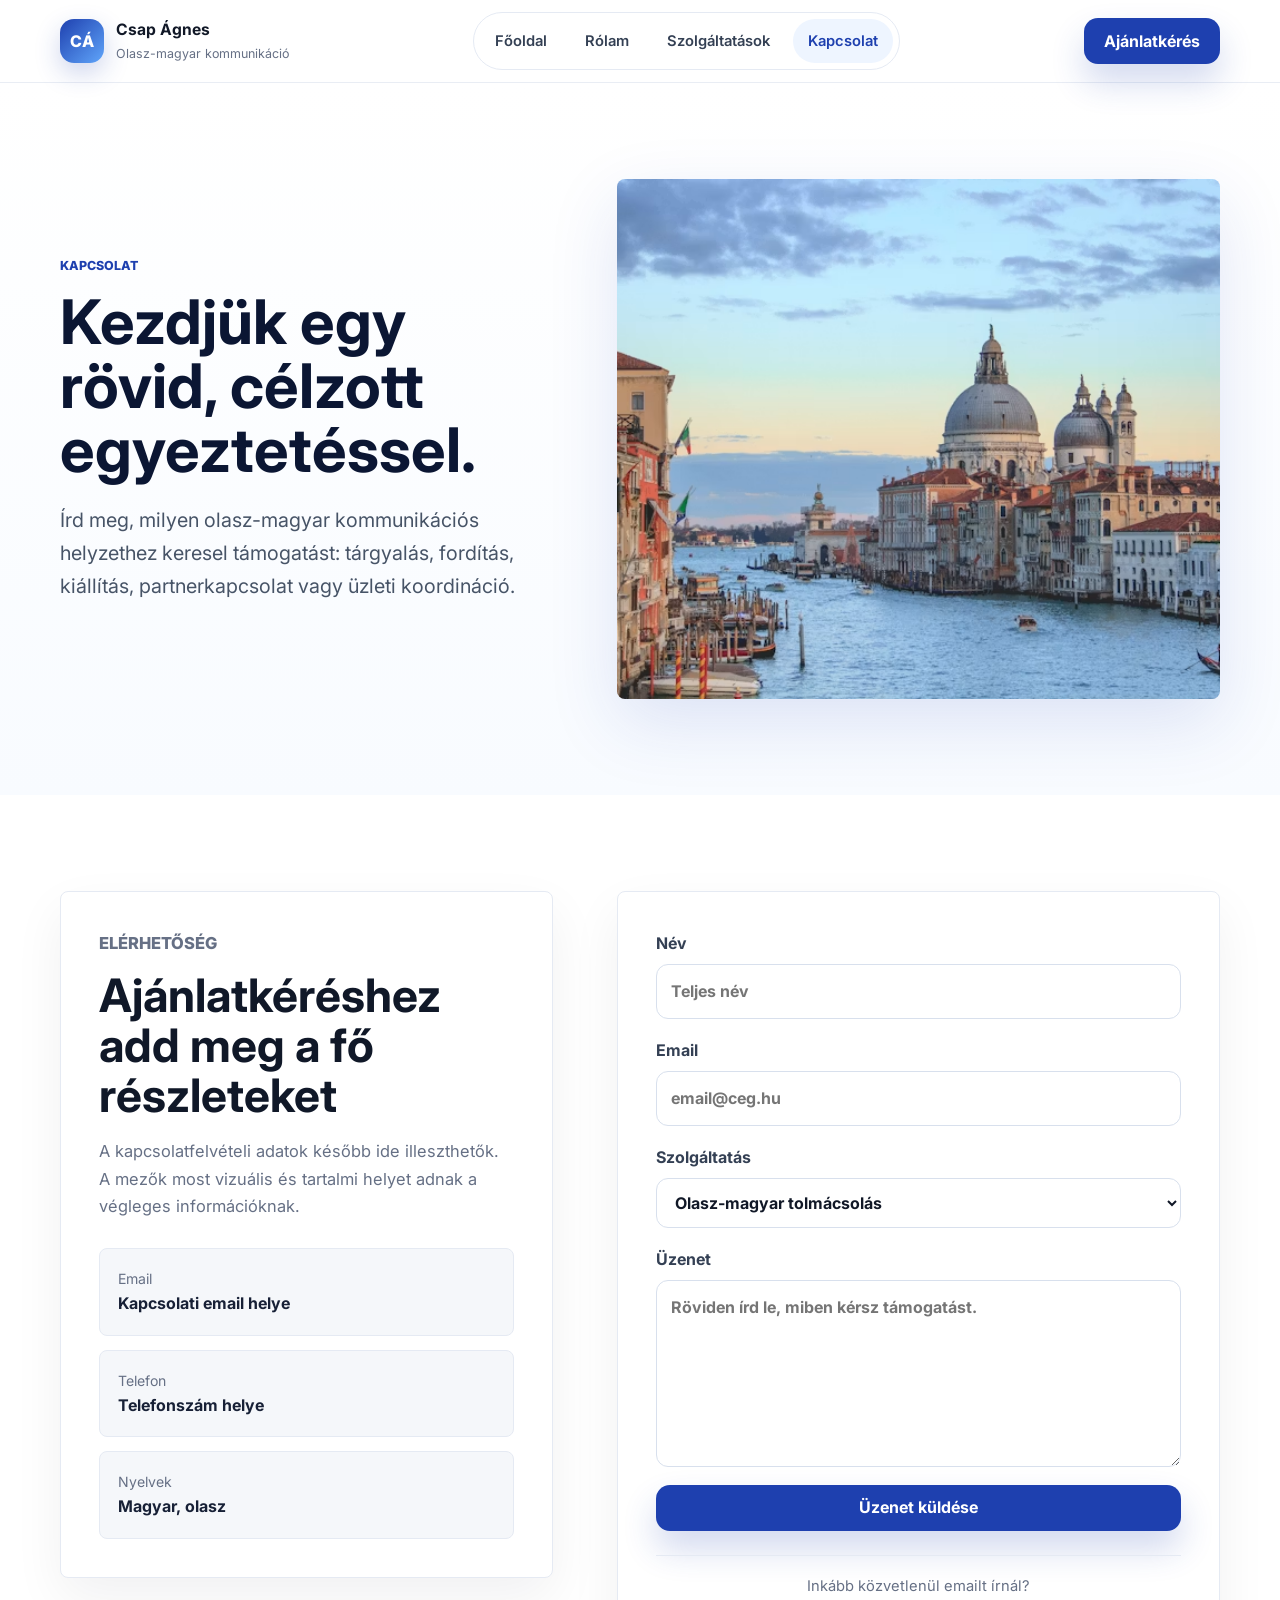
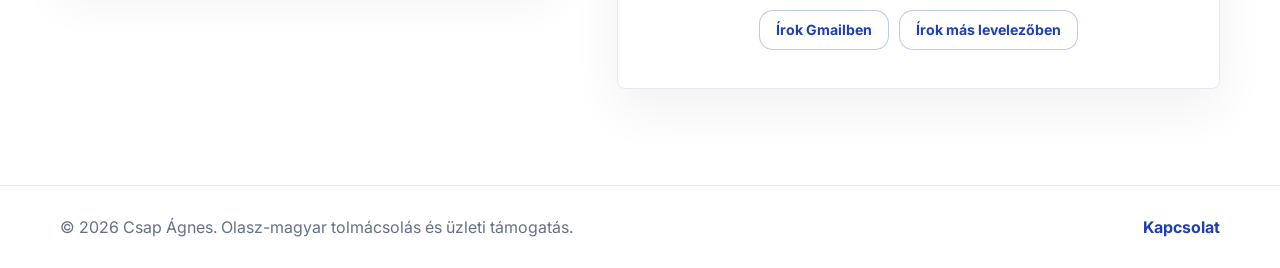
==== kapcsolat.html @ 57a3aaa6 "Formázás" ====
<!DOCTYPE html>
<html lang="hu">
<head>
    <meta charset="UTF-8">
    <meta name="viewport" content="width=device-width, initial-scale=1.0">
    <meta name="description" content="Kapcsolatfelvétel olasz-magyar tolmácsolás, fordítás és üzleti kommunikációs támogatás ügyében.">
    <title>Kapcsolat | Csap Ágnes</title>
    <link rel="preconnect" href="https://fonts.googleapis.com">
    <link rel="preconnect" href="https://fonts.gstatic.com" crossorigin>
    <link href="https://fonts.googleapis.com/css2?family=Inter:wght@400;500;600;700;800&display=swap" rel="stylesheet">
    <link rel="stylesheet" href="css/style.css">
</head>
<body>
<header class="site-header">
    <nav class="navbar container" aria-label="Fő navigáció">
        <a class="brand" href="fooldal.html" aria-label="Csap Ágnes főoldal">
            <span class="brand-mark">CÁ</span>
            <span>
                    <strong>Csap Ágnes</strong>
                    <small>Olasz-magyar kommunikáció</small>
                </span>
        </a>
        <div class="nav-links">
            <a href="fooldal.html">Főoldal</a>
            <a href="rolam.html">Rólam</a>
            <a href="szolgaltatasok.html">Szolgáltatások</a>
            <a class="active" href="kapcsolat.html">Kapcsolat</a>
        </div>
        <a class="nav-cta" href="kapcsolat.html">Ajánlatkérés</a>
    </nav>
</header>

<main>
    <section class="page-hero contact-hero section">
        <div class="container page-hero-grid">
            <div>
                <p class="eyebrow">Kapcsolat</p>
                <h1>Kezdjük egy rövid, célzott egyeztetéssel.</h1>
                <p class="lead">Írd meg, milyen olasz-magyar kommunikációs helyzethez keresel támogatást: tárgyalás, fordítás, kiállítás, partnerkapcsolat vagy üzleti koordináció.</p>
            </div>
            <div class="contact-image-card">
                <img src="images/1.avif">
            </div>
        </div>
    </section>

    <section class="section contact-section">
        <div class="container contact-grid">
            <div class="contact-panel">
                <p class="eyebrow">Elérhetőség</p>
                <h2>Ajánlatkéréshez add meg a fő részleteket</h2>
                <p>A kapcsolatfelvételi adatok később ide illeszthetők. A mezők most vizuális és tartalmi helyet adnak a végleges információknak.</p>
                <div class="contact-info-list">
                    <div><span>Email</span><strong>Kapcsolati email helye</strong></div>
                    <div><span>Telefon</span><strong>Telefonszám helye</strong></div>
                    <div><span>Nyelvek</span><strong>Magyar, olasz</strong></div>
                </div>
            </div>
            <form class="contact-form" action="https://formspree.io/f/mgojekoa" method="post">
                <input type="hidden" name="_subject" value="Új üzenet az Csap Ágnes weboldalról">
                <label>Név<input type="text" name="name" placeholder="Teljes név" required></label>
                <label>Email<input type="email" name="email" placeholder="email@ceg.hu" required></label>
                <label>Szolgáltatás<select name="service"><option>Olasz-magyar tolmácsolás</option><option>Fordítás</option><option>Üzleti kapcsolattartás</option><option>Cégképviselet vagy piackutatás</option></select></label>
                <label>Üzenet<textarea name="message" rows="6" placeholder="Röviden írd le, miben kérsz támogatást." required></textarea></label>
                <button class="btn btn-primary" type="submit">Üzenet küldése</button>
                <div class="form-alt-contact">
                    <span>Inkább közvetlenül emailt írnál?</span>
                    <div class="form-alt-buttons">
                        <a class="btn btn-secondary btn-small" href="https://mail.google.com/mail/?view=cm&fs=1&to=meszarosbalintpeter@gmail.com&su=Ajánlatkérés%20a%20weboldalról" target="_blank" rel="noopener">Írok Gmailben</a>
                        <a class="btn btn-secondary btn-small" href="mailto:meszarosbalintpeter@gmail.com?subject=Ajánlatkérés a weboldalról">Írok más levelezőben</a>
                    </div>
                </div>
            </form>
        </div>
    </section>
</main>

<footer class="site-footer">
    <div class="container footer-inner">
        <p>© 2026 Csap Ágnes. Olasz-magyar tolmácsolás és üzleti támogatás.</p>
        <a href="kapcsolat.html">Kapcsolat</a>
    </div>
</footer>

<script>
    const contactForm = document.querySelector('.contact-form');
    if (contactForm) {
        contactForm.addEventListener('submit', async function (event) {
            event.preventDefault();
            const submitButton = contactForm.querySelector('button[type="submit"]');
            const originalLabel = submitButton.textContent;
            let feedback = contactForm.querySelector('.form-feedback');
            if (!feedback) {
                feedback = document.createElement('p');
                feedback.className = 'form-feedback';
                contactForm.appendChild(feedback);
            }

            submitButton.disabled = true;
            submitButton.textContent = 'Küldés...';
            feedback.textContent = '';
            feedback.className = 'form-feedback';

            try {
                const response = await fetch(contactForm.action, {
                    method: 'POST',
                    body: new FormData(contactForm),
                    headers: { Accept: 'application/json' }
                });

                if (response.ok) {
                    contactForm.reset();
                    feedback.textContent = 'Köszönjük az üzenetet! Hamarosan válaszolunk.';
                    feedback.className = 'form-feedback form-feedback-success';
                } else {
                    feedback.textContent = 'Hiba történt a küldés során. Kérjük, próbáld újra, vagy írj emailt közvetlenül.';
                    feedback.className = 'form-feedback form-feedback-error';
                }
            } catch (error) {
                feedback.textContent = 'Hiba történt a küldés során. Kérjük, próbáld újra, vagy írj emailt közvetlenül.';
                feedback.className = 'form-feedback form-feedback-error';
            } finally {
                submitButton.disabled = false;
                submitButton.textContent = originalLabel;
            }
        });
    }
</script>
</body>
</html>
---- css/style.css ----
:root {
    --blue-950: #0b1f4d;
    --blue-900: #102a68;
    --blue-800: #1e40af;
    --blue-600: #2563eb;
    --blue-300: #60a5fa;
    --gold: #c9a227;
    --green: #17815d;
    --red: #b42318;
    --ink: #111827;
    --muted: #667085;
    --line: #e5eaf3;
    --surface: #ffffff;
    --soft: #f5f7fa;
    --soft-blue: #eef5ff;
    --shadow: 0 24px 70px rgba(30, 64, 175, 0.13);
}

* {
    box-sizing: border-box;
}

html {
    scroll-behavior: smooth;
}

body {
    margin: 0;
    font-family: "Inter", Arial, sans-serif;
    color: var(--ink);
    background: var(--surface);
    line-height: 1.65;
}

img {
    display: block;
    width: 100%;
    max-width: 100%;
}

a {
    color: inherit;
    text-decoration: none;
}

button,
input,
select,
textarea {
    font: inherit;
}

.container {
    width: min(1160px, calc(100% - 40px));
    margin: 0 auto;
}

.section {
    padding: 96px 0;
}

.site-header {
    position: sticky;
    top: 0;
    z-index: 50;
    background: rgba(255, 255, 255, 0.92);
    border-bottom: 1px solid rgba(229, 234, 243, 0.85);
    backdrop-filter: blur(18px);
}

.navbar {
    min-height: 82px;
    display: flex;
    align-items: center;
    justify-content: space-between;
    gap: 28px;
}

.brand {
    display: inline-flex;
    align-items: center;
    gap: 12px;
    min-width: max-content;
}

.brand-mark,
.profile-initials {
    width: 44px;
    height: 44px;
    display: inline-grid;
    place-items: center;
    border-radius: 14px;
    color: #ffffff;
    font-weight: 800;
    background: linear-gradient(135deg, var(--blue-800), var(--blue-300));
    box-shadow: 0 10px 26px rgba(30, 64, 175, 0.22);
}

.brand strong,
.brand small {
    display: block;
}

.brand strong {
    font-size: 0.98rem;
    letter-spacing: 0;
}

.brand small {
    margin-top: 1px;
    color: var(--muted);
    font-size: 0.78rem;
}

.nav-links {
    display: flex;
    align-items: center;
    justify-content: center;
    gap: 8px;
    padding: 6px;
    border: 1px solid var(--line);
    border-radius: 999px;
    background: #ffffff;
}

.nav-links a {
    padding: 10px 15px;
    color: #344054;
    font-size: 0.92rem;
    font-weight: 600;
    border-radius: 999px;
    transition: color 180ms ease, background 180ms ease;
}

.nav-links a:hover,
.nav-links a.active {
    color: var(--blue-800);
    background: var(--soft-blue);
}

.nav-cta,
.btn {
    display: inline-flex;
    align-items: center;
    justify-content: center;
    min-height: 46px;
    padding: 0 20px;
    border: 0;
    border-radius: 14px;
    font-weight: 700;
    cursor: pointer;
    transition: transform 180ms ease, box-shadow 180ms ease, background 180ms ease, border-color 180ms ease;
}

.nav-cta,
.btn-primary {
    color: #ffffff;
    background: var(--blue-800);
    box-shadow: 0 18px 34px rgba(30, 64, 175, 0.2);
}

.btn:hover,
.nav-cta:hover {
    transform: translateY(-2px);
}

.btn-primary:hover,
.nav-cta:hover {
    background: var(--blue-900);
}

.btn-secondary {
    color: var(--blue-800);
    border: 1px solid rgba(30, 64, 175, 0.28);
    background: #ffffff;
}

.btn-secondary:hover {
    border-color: var(--blue-800);
    box-shadow: 0 16px 30px rgba(16, 42, 104, 0.08);
}

.hero,
.page-hero {
    position: relative;
    overflow: hidden;
    background: linear-gradient(180deg, #ffffff 0%, #f8fbff 100%);
}

.hero {
    padding-top: 110px;
}

.hero-grid,
.page-hero-grid,
.split,
.content-grid,
.cta-inner,
.contact-grid,
.testimonial-layout {
    display: grid;
    align-items: center;
    gap: 64px;
}

.hero-grid {
    grid-template-columns: minmax(0, 1.02fr) minmax(360px, 0.98fr);
}

.page-hero-grid,
.split,
.content-grid,
.contact-grid,
.testimonial-layout {
    grid-template-columns: minmax(0, 0.9fr) minmax(0, 1.1fr);
}

.eyebrow {
    margin: 0 0 14px;
    color: var(--blue-800);
    font-size: 0.78rem;
    font-weight: 800;
    letter-spacing: 0;
    text-transform: uppercase;
}

h1,
h2,
h3,
p {
    margin-top: 0;
}

h1 {
    max-width: 760px;
    margin-bottom: 22px;
    color: #0b1633;
    font-size: clamp(2.7rem, 6vw, 5.35rem);
    line-height: 0.98;
    letter-spacing: 0;
}

.page-hero h1 {
    font-size: clamp(2.35rem, 4.8vw, 4.55rem);
    line-height: 1.04;
}

h2 {
    margin-bottom: 18px;
    color: #101828;
    font-size: clamp(2rem, 3.6vw, 3.35rem);
    line-height: 1.08;
    letter-spacing: 0;
}

h3 {
    margin-bottom: 10px;
    color: #18233d;
    font-size: 1.12rem;
    line-height: 1.3;
}

.lead {
    max-width: 700px;
    color: #475467;
    font-size: clamp(1.05rem, 2vw, 1.24rem);
}

.hero-actions {
    display: flex;
    flex-wrap: wrap;
    gap: 14px;
    margin-top: 34px;
}

.trust-row {
    display: flex;
    flex-wrap: wrap;
    gap: 12px;
    margin-top: 34px;
}

.trust-row span {
    padding: 8px 12px;
    color: #344054;
    font-size: 0.9rem;
    font-weight: 700;
    border: 1px solid var(--line);
    border-radius: 999px;
    background: rgba(255, 255, 255, 0.78);
}

.hero-media,
.feature-image,
.portrait-card,
.contact-image-card,
.services-photo-stack,
.visual-panel img,
.testimonial-layout > img {
    border-radius: 8px;
    overflow: hidden;
    box-shadow: var(--shadow);
    background: var(--soft);
}

.hero-collage {
    position: relative;
    min-height: 590px;
    padding: 0;
    background: #ffffff;
}

.hero-main-img {
    height: 100%;
    min-height: 554px;
    object-fit: cover;
    border-radius: 8px;
}

.floating-card {
    position: absolute;
    left: 38px;
    right: 38px;
    bottom: 38px;
    z-index: 2;
    display: grid;
    grid-template-columns: auto 1fr;
    gap: 2px 12px;
    align-items: center;
    padding: 18px;
    border: 1px solid rgba(255, 255, 255, 0.48);
    border-radius: 8px;
    color: #ffffff;
    background: rgba(16, 42, 104, 0.82);
    backdrop-filter: blur(14px);
}

.floating-card small {
    grid-column: 2;
    color: rgba(255, 255, 255, 0.78);
}

.status-dot {
    width: 12px;
    height: 12px;
    border-radius: 999px;
    background: var(--gold);
    box-shadow: 0 0 0 6px rgba(201, 162, 39, 0.18);
}

.inline-image-grid img,
.image-side-panel img {
    height: 230px;
    object-fit: cover;
    border-radius: 8px;
    box-shadow: 0 16px 42px rgba(16, 24, 40, 0.08);
}

.intro-section,
.education-section,
.why-section,
.process-section,
.contact-section {
    background: #ffffff;
}

.visual-split {
    align-items: center;
}

.feature-image img,
.visual-panel img,
.testimonial-layout > img,
.contact-image-card img {
    height: 460px;
    object-fit: cover;
}

.rich-text p,
.article-body p,
.side-panel p,
.section-heading p,
.why-panel p,
.testimonial-card p,
.process-panel p,
.contact-panel p {
    color: var(--muted);
    font-size: 1.03rem;
}

.services-section,
.story-section,
.service-list-section,
.testimonial-section {
    background: var(--soft);
}

.section-heading {
    max-width: 730px;
    margin: 0 auto 42px;
    text-align: center;
}

.section-heading.align-left {
    margin-left: 0;
    text-align: left;
}

.service-grid {
    display: grid;
    grid-template-columns: repeat(4, minmax(0, 1fr));
    gap: 20px;
}

.service-card {
    min-height: 295px;
    border: 1px solid var(--line);
    border-radius: 8px;
    background: #ffffff;
    box-shadow: 0 18px 46px rgba(16, 24, 40, 0.05);
    transition: transform 180ms ease, box-shadow 180ms ease, border-color 180ms ease;
}

.image-service-grid .service-card {
    overflow: hidden;
}

.image-service-grid .service-card img {
    height: 168px;
    object-fit: cover;
}

.service-card h3,
.service-card p {
    padding-left: 24px;
    padding-right: 24px;
}

.service-card h3 {
    padding-top: 24px;
}

.service-card p {
    margin-bottom: 24px;
    color: var(--muted);
}

.service-card:hover {
    transform: translateY(-4px);
    border-color: rgba(96, 165, 250, 0.7);
    box-shadow: 0 24px 54px rgba(30, 64, 175, 0.11);
}

.why-panel,
.process-panel {
    display: grid;
    grid-template-columns: minmax(0, 0.95fr) minmax(0, 1.05fr);
    gap: 48px;
    align-items: center;
    padding: 48px;
    border: 1px solid rgba(96, 165, 250, 0.28);
    border-radius: 8px;
    background: linear-gradient(135deg, #f8fbff 0%, #ffffff 62%, #f6f8fc 100%);
}

.visual-panel img {
    height: 360px;
}

.cta-section {
    padding: 72px 0;
    background: var(--blue-950);
}

.cta-inner {
    grid-template-columns: 1fr auto;
}

.cta-section .eyebrow {
    color: #93c5fd;
}

.cta-section h2 {
    max-width: 820px;
    margin-bottom: 0;
    color: #ffffff;
}

.profile-card,
.side-panel,
.services-intro-card,
.testimonial-card,
.contact-panel,
.contact-form {
    border: 1px solid var(--line);
    border-radius: 8px;
    background: #ffffff;
    box-shadow: 0 20px 52px rgba(16, 24, 40, 0.06);
}

.portrait-card {
    overflow: hidden;
}

.portrait-card > img {
    height: 420px;
    object-fit: cover;
}

.portrait-card > div {
    padding: 24px;
    background: #ffffff;
}

.profile-initials {
    width: 66px;
    height: 66px;
    margin-bottom: 18px;
    border-radius: 18px;
    font-size: 1.25rem;
}

.content-grid {
    align-items: start;
}

.side-panel {
    position: sticky;
    top: 112px;
    padding: 28px;
}

.image-side-panel img {
    margin-bottom: 28px;
}

.article-body {
    padding: 4px 0;
}

.article-body p {
    margin-bottom: 24px;
    font-size: 1.08rem;
}

.timeline {
    display: grid;
    gap: 18px;
}

.timeline-item {
    display: grid;
    grid-template-columns: 18px 1fr;
    gap: 18px;
    padding: 24px;
    border: 1px solid var(--line);
    border-radius: 8px;
    background: #ffffff;
    box-shadow: 0 14px 34px rgba(16, 24, 40, 0.04);
}

.timeline-item span {
    width: 14px;
    height: 14px;
    margin-top: 6px;
    border-radius: 999px;
    background: var(--blue-800);
    box-shadow: 0 0 0 6px var(--soft-blue);
}

.timeline-item h3,
.timeline-item p {
    margin-bottom: 0;
}

.timeline-item p {
    color: var(--muted);
}

.testimonial-card {
    padding: 48px;
}

blockquote {
    margin: 0 0 22px;
    color: #18233d;
    font-size: clamp(1.25rem, 2.2vw, 1.7rem);
    font-weight: 700;
    line-height: 1.42;
}

.services-photo-stack {
    position: relative;
    min-height: 480px;
    background: #ffffff;
}

.services-photo-stack img {
    height: 480px;
    object-fit: cover;
}

.accordion-grid {
    display: grid;
    grid-template-columns: repeat(2, minmax(0, 1fr));
    gap: 18px;
}

.service-accordion {
    border: 1px solid var(--line);
    border-radius: 8px;
    background: #ffffff;
    box-shadow: 0 16px 42px rgba(16, 24, 40, 0.045);
    transition: border-color 180ms ease, box-shadow 180ms ease, transform 180ms ease;
}

.service-accordion:hover,
.service-accordion[open] {
    border-color: rgba(96, 165, 250, 0.72);
    box-shadow: 0 22px 54px rgba(30, 64, 175, 0.1);
}

.service-accordion[open] {
    transform: translateY(-2px);
}

.service-accordion summary {
    display: grid;
    grid-template-columns: auto 1fr auto;
    align-items: center;
    gap: 16px;
    min-height: 104px;
    padding: 24px;
    cursor: pointer;
    list-style: none;
}

.service-accordion summary::-webkit-details-marker {
    display: none;
}

.service-number {
    width: 42px;
    height: 42px;
    display: inline-grid;
    place-items: center;
    color: var(--blue-800);
    font-size: 0.82rem;
    font-weight: 800;
    border-radius: 14px;
    background: var(--soft-blue);
}

.service-title {
    color: #172036;
    font-size: clamp(1rem, 1.7vw, 1.22rem);
    font-weight: 800;
    line-height: 1.28;
}

.summary-icon {
    position: relative;
    width: 34px;
    height: 34px;
    border: 1px solid rgba(30, 64, 175, 0.22);
    border-radius: 999px;
    background: #ffffff;
}

.summary-icon::before,
.summary-icon::after {
    content: "";
    position: absolute;
    top: 50%;
    left: 50%;
    width: 13px;
    height: 2px;
    border-radius: 999px;
    background: var(--blue-800);
    transform: translate(-50%, -50%);
    transition: transform 180ms ease;
}

.summary-icon::after {
    transform: translate(-50%, -50%) rotate(90deg);
}

.service-accordion[open] .summary-icon::after {
    transform: translate(-50%, -50%) rotate(0deg);
}

.accordion-content {
    padding: 0 24px 26px 82px;
}

.accordion-content p {
    margin-bottom: 0;
    color: var(--muted);
}

.contact-image-card img {
    height: 520px;
}

.contact-grid {
    align-items: start;
}

.contact-panel,
.contact-form {
    padding: 38px;
}

.contact-info-list {
    display: grid;
    gap: 14px;
    margin-top: 28px;
}

.contact-info-list div {
    padding: 18px;
    border: 1px solid var(--line);
    border-radius: 8px;
    background: var(--soft);
}

.contact-info-list span,
.contact-info-list strong {
    display: block;
}

.contact-info-list span {
    color: var(--muted);
    font-size: 0.88rem;
}

.contact-info-list strong {
    color: #172036;
}

.contact-form {
    display: grid;
    gap: 18px;
}

.contact-form label {
    display: grid;
    gap: 8px;
    color: #344054;
    font-weight: 700;
}

.contact-form input,
.contact-form select,
.contact-form textarea {
    width: 100%;
    border: 1px solid #d8e0ed;
    border-radius: 12px;
    padding: 13px 14px;
    color: var(--ink);
    background: #ffffff;
    outline: none;
    transition: border-color 180ms ease, box-shadow 180ms ease;
}

.contact-form input:focus,
.contact-form select:focus,
.contact-form textarea:focus {
    border-color: var(--blue-300);
    box-shadow: 0 0 0 4px rgba(96, 165, 250, 0.16);
}

.form-alt-contact {
    display: grid;
    gap: 12px;
    margin-top: 6px;
    padding-top: 18px;
    border-top: 1px solid var(--line);
}

.form-alt-contact > span {
    color: var(--muted);
    font-size: 0.92rem;
    text-align: center;
}

.form-alt-buttons {
    display: flex;
    flex-wrap: wrap;
    gap: 10px;
    justify-content: center;
}

.btn-small {
    min-height: 40px;
    padding: 0 16px;
    font-size: 0.88rem;
}

.form-feedback {
    margin: 0;
    padding: 13px 14px;
    border-radius: 12px;
    font-size: 0.92rem;
    font-weight: 600;
}

.form-feedback:empty {
    display: none;
}

.form-feedback-success {
    color: var(--green);
    background: rgba(23, 129, 93, 0.1);
}

.form-feedback-error {
    color: var(--red);
    background: rgba(180, 35, 24, 0.08);
}

.site-footer {
    padding: 28px 0;
    color: #667085;
    border-top: 1px solid var(--line);
    background: #ffffff;
}

.footer-inner {
    display: flex;
    align-items: center;
    justify-content: space-between;
    gap: 20px;
}

.footer-inner p {
    margin-bottom: 0;
}

.footer-inner a {
    color: var(--blue-800);
    font-weight: 700;
}

@media (max-width: 1040px) {
    .navbar {
        flex-wrap: wrap;
        padding: 14px 0;
    }

    .nav-links {
        order: 3;
        width: 100%;
        justify-content: flex-start;
        overflow-x: auto;
    }

    .hero-grid,
    .page-hero-grid,
    .split,
    .content-grid,
    .why-panel,
    .process-panel,
    .cta-inner,
    .contact-grid,
    .testimonial-layout {
        grid-template-columns: 1fr;
    }

    .service-grid,
    .accordion-grid {
        grid-template-columns: repeat(2, minmax(0, 1fr));
    }

    .side-panel {
        position: static;
    }
}

@media (max-width: 760px) {
    .container {
        width: min(100% - 28px, 1160px);
    }

    .section {
        padding: 70px 0;
    }

    .hero {
        padding-top: 76px;
    }

    .navbar {
        gap: 16px;
    }

    .nav-cta {
        display: none;
    }

    .nav-links a {
        padding: 9px 12px;
        font-size: 0.86rem;
    }

    h1 {
        font-size: 2.62rem;
    }

    h2 {
        font-size: 2rem;
    }

    .hero-collage,
    .portrait-card,
    .services-photo-stack {
        min-height: auto;
    }

    .hero-main-img,
    .portrait-card > img,
    .services-photo-stack img,
    .contact-image-card img,
    .feature-image img,
    .visual-panel img,
    .testimonial-layout > img {
        min-height: 0;
        height: 360px;
    }

    .hero-collage {
        display: flex;
        flex-direction: column;
        gap: 16px;
    }

    .hero-main-img {
        border-radius: 8px;
    }

    .floating-card {
        position: static;
        left: auto;
        right: auto;
        bottom: auto;
    }

    .hero-actions,
    .hero-actions .btn {
        width: 100%;
    }

    .service-grid,
    .accordion-grid {
        grid-template-columns: 1fr;
    }

    .why-panel,
    .process-panel,
    .profile-card,
    .side-panel,
    .services-intro-card,
    .testimonial-card,
    .contact-panel,
    .contact-form {
        padding: 28px;
    }

    .service-accordion summary {
        grid-template-columns: auto 1fr;
        min-height: auto;
        padding: 22px;
    }

    .summary-icon {
        grid-column: 1 / -1;
        justify-self: end;
        margin-top: -8px;
    }

    .accordion-content {
        padding: 0 22px 24px;
    }

    .cta-inner .btn {
        width: 100%;
    }

    .footer-inner {
        align-items: flex-start;
        flex-direction: column;
    }
}

@media (max-width: 460px) {
    .nav-links {
        gap: 3px;
        padding: 5px;
    }

    .nav-links a {
        padding: 8px 9px;
        font-size: 0.78rem;
    }

    .page-hero-grid,
    .hero-grid {
        gap: 38px;
    }
}
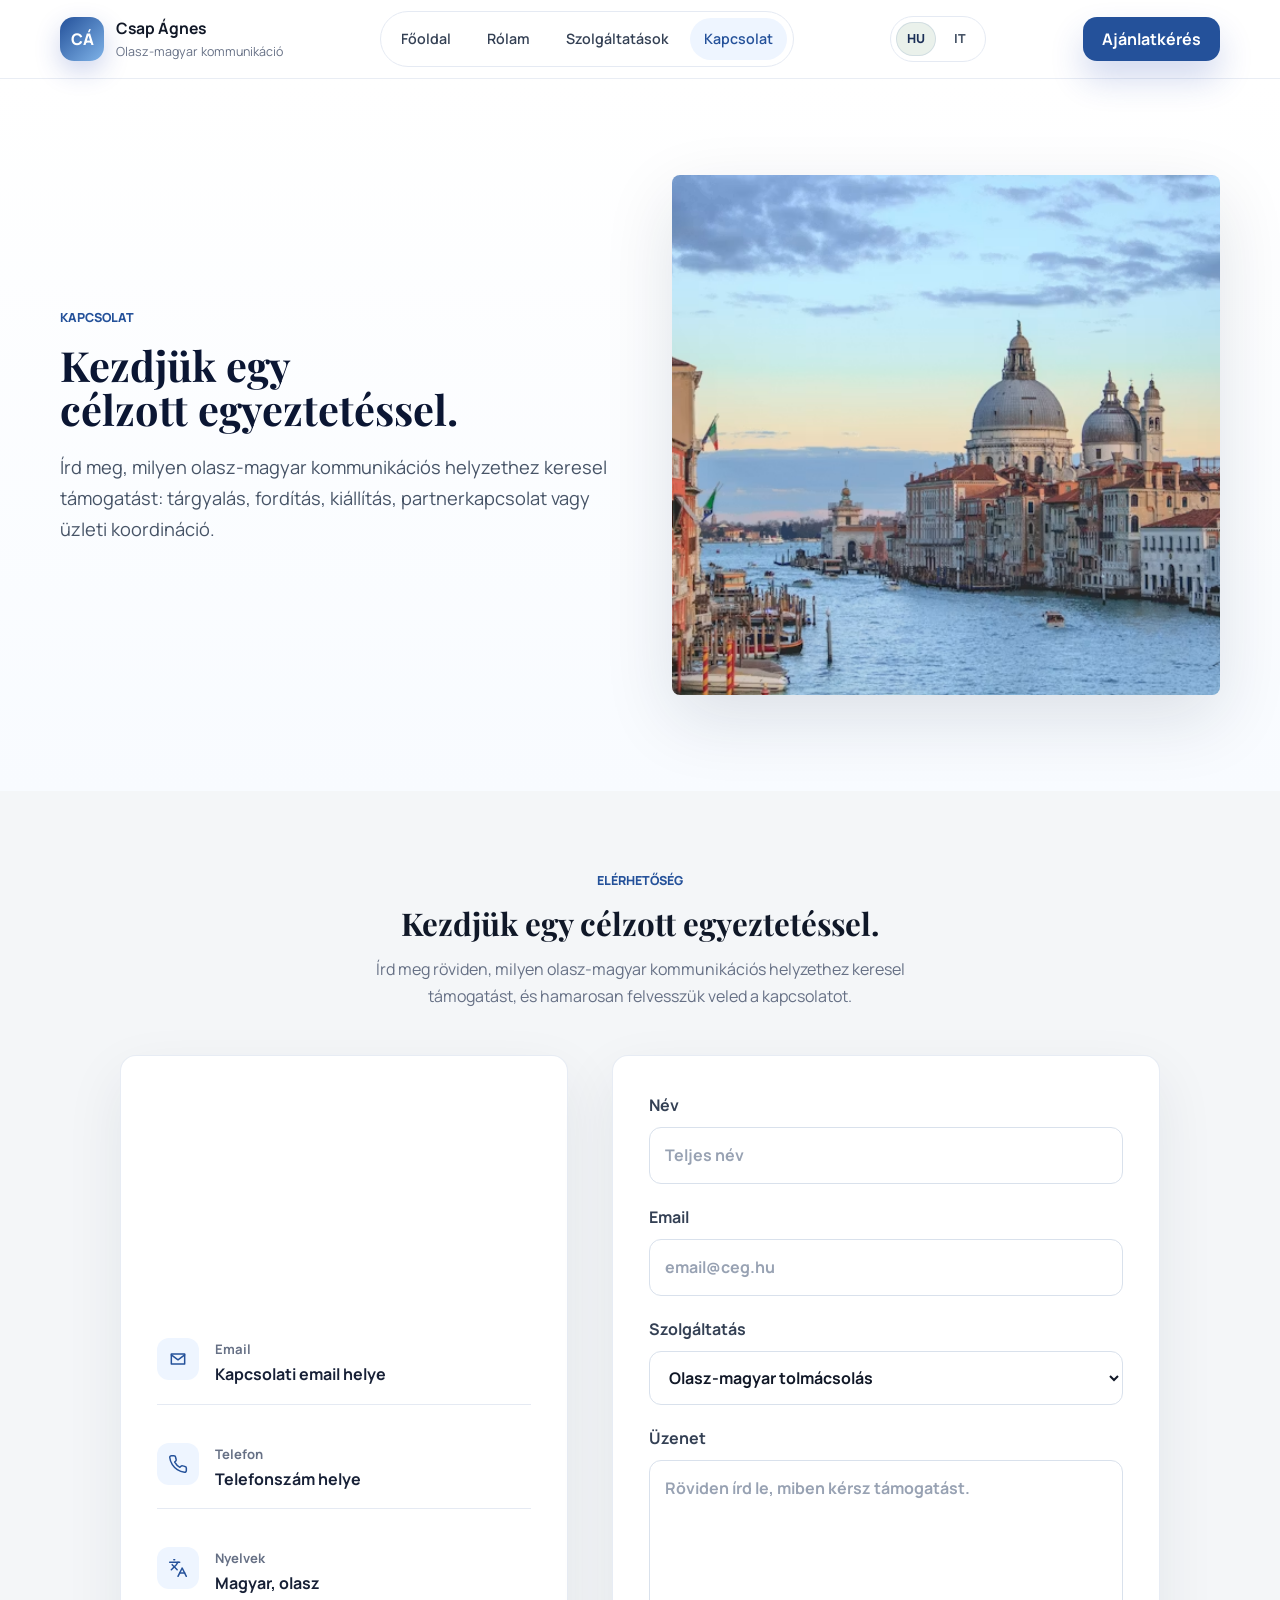
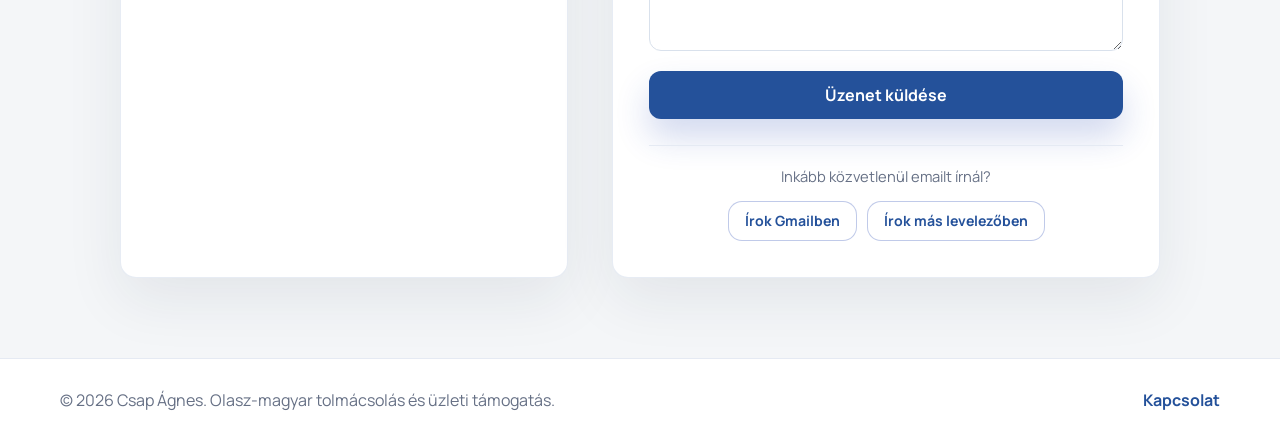
==== commit 7a875029: "312" ====
--- a/kapcsolat.html
+++ b/kapcsolat.html
@@ -7,13 +7,13 @@
     <title>Kapcsolat | Csap Ágnes</title>
     <link rel="preconnect" href="https://fonts.googleapis.com">
     <link rel="preconnect" href="https://fonts.gstatic.com" crossorigin>
-    <link href="https://fonts.googleapis.com/css2?family=Inter:wght@400;500;600;700;800&display=swap" rel="stylesheet">
+    <link href="https://fonts.googleapis.com/css2?family=Manrope:wght@400;500;600;700;800&family=Playfair+Display:wght@600;700&display=swap" rel="stylesheet">
     <link rel="stylesheet" href="css/style.css">
 </head>
 <body>
 <header class="site-header">
     <nav class="navbar container" aria-label="Fő navigáció">
-        <a class="brand" href="fooldal.html" aria-label="Csap Ágnes főoldal">
+        <a class="brand" href="index.html" aria-label="Csap Ágnes főoldal">
             <span class="brand-mark">CÁ</span>
             <span>
                     <strong>Csap Ágnes</strong>
@@ -21,10 +21,14 @@
                 </span>
         </a>
         <div class="nav-links">
-            <a href="fooldal.html">Főoldal</a>
+            <a href="index.html">Főoldal</a>
             <a href="rolam.html">Rólam</a>
             <a href="szolgaltatasok.html">Szolgáltatások</a>
             <a class="active" href="kapcsolat.html">Kapcsolat</a>
+        </div>
+        <div class="language-switcher" aria-label="Nyelvválasztás">
+            <button type="button" class="active" data-lang="hu" aria-pressed="true">HU</button>
+            <button type="button" data-lang="it" aria-pressed="false">IT</button>
         </div>
         <a class="nav-cta" href="kapcsolat.html">Ajánlatkérés</a>
     </nav>
@@ -35,7 +39,7 @@
         <div class="container page-hero-grid">
             <div>
                 <p class="eyebrow">Kapcsolat</p>
-                <h1>Kezdjük egy rövid, célzott egyeztetéssel.</h1>
+                <h1>Kezdjük egy célzott egyeztetéssel.</h1>
                 <p class="lead">Írd meg, milyen olasz-magyar kommunikációs helyzethez keresel támogatást: tárgyalás, fordítás, kiállítás, partnerkapcsolat vagy üzleti koordináció.</p>
             </div>
             <div class="contact-image-card">
@@ -44,19 +48,48 @@
         </div>
     </section>
 
-    <section class="section contact-section">
-        <div class="container contact-grid">
-            <div class="contact-panel">
+    <section class="contact-section">
+        <div class="container">
+            <div class="contact-section-header">
                 <p class="eyebrow">Elérhetőség</p>
-                <h2>Ajánlatkéréshez add meg a fő részleteket</h2>
-                <p>A kapcsolatfelvételi adatok később ide illeszthetők. A mezők most vizuális és tartalmi helyet adnak a végleges információknak.</p>
-                <div class="contact-info-list">
-                    <div><span>Email</span><strong>Kapcsolati email helye</strong></div>
-                    <div><span>Telefon</span><strong>Telefonszám helye</strong></div>
-                    <div><span>Nyelvek</span><strong>Magyar, olasz</strong></div>
-                </div>
+                <h2>Kezdjük egy célzott egyeztetéssel.</h2>
+                <p>Írd meg röviden, milyen olasz-magyar kommunikációs helyzethez keresel támogatást, és hamarosan felvesszük veled a kapcsolatot.</p>
             </div>
-            <form class="contact-form" action="https://formspree.io/f/mgojekoa" method="post">
+
+            <div class="contact-card-grid">
+                <aside class="contact-card contact-info-card" aria-label="Kapcsolati információk">
+                    <div class="contact-info-list">
+                        <div class="contact-info-item">
+                            <span class="contact-icon" aria-hidden="true">
+                                <svg viewBox="0 0 24 24" focusable="false"><path d="M4 6h16v12H4z"></path><path d="m4 7 8 6 8-6"></path></svg>
+                            </span>
+                            <div>
+                                <span>Email</span>
+                                <strong>Kapcsolati email helye</strong>
+                            </div>
+                        </div>
+                        <div class="contact-info-item">
+                            <span class="contact-icon" aria-hidden="true">
+                                <svg viewBox="0 0 24 24" focusable="false"><path d="M22 16.92v3a2 2 0 0 1-2.18 2 19.8 19.8 0 0 1-8.63-3.07 19.5 19.5 0 0 1-6-6A19.8 19.8 0 0 1 2.12 4.18 2 2 0 0 1 4.11 2h3a2 2 0 0 1 2 1.72c.12.9.33 1.77.63 2.61a2 2 0 0 1-.45 2.11L8.03 9.7a16 16 0 0 0 6.27 6.27l1.26-1.26a2 2 0 0 1 2.11-.45c.84.3 1.71.51 2.61.63A2 2 0 0 1 22 16.92z"></path></svg>
+                            </span>
+                            <div>
+                                <span>Telefon</span>
+                                <strong>Telefonszám helye</strong>
+                            </div>
+                        </div>
+                        <div class="contact-info-item">
+                            <span class="contact-icon" aria-hidden="true">
+                                <svg viewBox="0 0 24 24" focusable="false"><path d="m5 8 6 6"></path><path d="m4 14 6-6 2-3"></path><path d="M2 5h12"></path><path d="M7 2h1"></path><path d="m22 22-5-10-5 10"></path><path d="M14 18h6"></path></svg>
+                            </span>
+                            <div>
+                                <span>Nyelvek</span>
+                                <strong>Magyar, olasz</strong>
+                            </div>
+                        </div>
+                    </div>
+                </aside>
+
+                <form class="contact-card contact-form" action="https://formspree.io/f/mgojekoa" method="post">
                 <input type="hidden" name="_subject" value="Új üzenet az Csap Ágnes weboldalról">
                 <label>Név<input type="text" name="name" placeholder="Teljes név" required></label>
                 <label>Email<input type="email" name="email" placeholder="email@ceg.hu" required></label>
@@ -70,7 +103,8 @@
                         <a class="btn btn-secondary btn-small" href="mailto:meszarosbalintpeter@gmail.com?subject=Ajánlatkérés a weboldalról">Írok más levelezőben</a>
                     </div>
                 </div>
-            </form>
+                </form>
+            </div>
         </div>
     </section>
 </main>
@@ -82,6 +116,7 @@
     </div>
 </footer>
 
+<script src="js/site.js"></script>
 <script>
     const contactForm = document.querySelector('.contact-form');
     if (contactForm) {
@@ -127,4 +162,4 @@
     }
 </script>
 </body>
-</html>+</html>
--- a/css/style.css
+++ b/css/style.css
@@ -1,10 +1,11 @@
 :root {
-    --blue-950: #0b1f4d;
-    --blue-900: #102a68;
-    --blue-800: #1e40af;
-    --blue-600: #2563eb;
-    --blue-300: #60a5fa;
-    --gold: #c9a227;
+    --blue-950: #14213d;
+    --blue-900: #1b2f57;
+    --blue-800: #24519a;
+    --blue-600: #2f6fbd;
+    --blue-300: #7fb3e8;
+    --gold: #b98a2d;
+    --sage: #eaf1eb;
     --green: #17815d;
     --red: #b42318;
     --ink: #111827;
@@ -13,7 +14,7 @@
     --surface: #ffffff;
     --soft: #f5f7fa;
     --soft-blue: #eef5ff;
-    --shadow: 0 24px 70px rgba(30, 64, 175, 0.13);
+    --shadow: 0 24px 70px rgba(20, 33, 61, 0.12);
 }
 
 * {
@@ -26,10 +27,11 @@
 
 body {
     margin: 0;
-    font-family: "Inter", Arial, sans-serif;
+    font-family: "Manrope", Arial, sans-serif;
     color: var(--ink);
     background: var(--surface);
-    line-height: 1.65;
+    font-size: 16px;
+    line-height: 1.68;
 }
 
 img {
@@ -69,11 +71,11 @@
 }
 
 .navbar {
-    min-height: 82px;
+    min-height: 78px;
     display: flex;
     align-items: center;
     justify-content: space-between;
-    gap: 28px;
+    gap: 20px;
 }
 
 .brand {
@@ -124,12 +126,46 @@
 }
 
 .nav-links a {
-    padding: 10px 15px;
+    padding: 9px 14px;
     color: #344054;
-    font-size: 0.92rem;
+    font-size: 0.89rem;
     font-weight: 600;
     border-radius: 999px;
     transition: color 180ms ease, background 180ms ease;
+}
+
+.language-switcher {
+    display: inline-flex;
+    align-items: center;
+    gap: 4px;
+    padding: 5px;
+    border: 1px solid var(--line);
+    border-radius: 999px;
+    background: #ffffff;
+}
+
+.language-switcher button {
+    min-width: 40px;
+    height: 34px;
+    padding: 0 10px;
+    border: 0;
+    border-radius: 999px;
+    color: #475467;
+    font-size: 0.78rem;
+    font-weight: 800;
+    background: transparent;
+    cursor: pointer;
+    transition: color 180ms ease, background 180ms ease, box-shadow 180ms ease;
+}
+
+.language-switcher button:hover,
+.language-switcher button.active {
+    color: var(--blue-900);
+    background: var(--sage);
+}
+
+.language-switcher button.active {
+    box-shadow: inset 0 0 0 1px rgba(36, 81, 154, 0.12);
 }
 
 .nav-links a:hover,
@@ -143,8 +179,8 @@
     display: inline-flex;
     align-items: center;
     justify-content: center;
-    min-height: 46px;
-    padding: 0 20px;
+    min-height: 44px;
+    padding: 0 19px;
     border: 0;
     border-radius: 14px;
     font-weight: 700;
@@ -188,7 +224,7 @@
 }
 
 .hero {
-    padding-top: 110px;
+    padding-top: 96px;
 }
 
 .hero-grid,
@@ -204,7 +240,7 @@
 }
 
 .hero-grid {
-    grid-template-columns: minmax(0, 1.02fr) minmax(360px, 0.98fr);
+    grid-template-columns: minmax(0, 1.12fr) minmax(340px, 0.88fr);
 }
 
 .page-hero-grid,
@@ -212,7 +248,7 @@
 .content-grid,
 .contact-grid,
 .testimonial-layout {
-    grid-template-columns: minmax(0, 0.9fr) minmax(0, 1.1fr);
+    grid-template-columns: minmax(0, 1fr) minmax(0, 1fr);
 }
 
 .eyebrow {
@@ -232,38 +268,43 @@
 }
 
 h1 {
-    max-width: 760px;
-    margin-bottom: 22px;
+    max-width: 880px;
+    margin-bottom: 20px;
     color: #0b1633;
-    font-size: clamp(2.7rem, 6vw, 5.35rem);
-    line-height: 0.98;
+    font-family: "Playfair Display", Georgia, serif;
+    font-size: clamp(2.25rem, 4.1vw, 4rem);
+    line-height: 1.04;
     letter-spacing: 0;
+    text-wrap: balance;
 }
 
 .page-hero h1 {
-    font-size: clamp(2.35rem, 4.8vw, 4.55rem);
-    line-height: 1.04;
+    max-width: 820px;
+    font-size: clamp(2.05rem, 3.25vw, 3.28rem);
+    line-height: 1.08;
 }
 
 h2 {
     margin-bottom: 18px;
     color: #101828;
-    font-size: clamp(2rem, 3.6vw, 3.35rem);
-    line-height: 1.08;
+    font-family: "Playfair Display", Georgia, serif;
+    font-size: clamp(1.65rem, 2.45vw, 2.28rem);
+    line-height: 1.14;
     letter-spacing: 0;
+    text-wrap: balance;
 }
 
 h3 {
     margin-bottom: 10px;
     color: #18233d;
-    font-size: 1.12rem;
+    font-size: 1.04rem;
     line-height: 1.3;
 }
 
 .lead {
     max-width: 700px;
     color: #475467;
-    font-size: clamp(1.05rem, 2vw, 1.24rem);
+    font-size: clamp(1rem, 1.45vw, 1.14rem);
 }
 
 .hero-actions {
@@ -359,8 +400,7 @@
 .intro-section,
 .education-section,
 .why-section,
-.process-section,
-.contact-section {
+.process-section {
     background: #ffffff;
 }
 
@@ -385,7 +425,7 @@
 .process-panel p,
 .contact-panel p {
     color: var(--muted);
-    font-size: 1.03rem;
+    font-size: 1rem;
 }
 
 .services-section,
@@ -396,7 +436,7 @@
 }
 
 .section-heading {
-    max-width: 730px;
+    max-width: 820px;
     margin: 0 auto 42px;
     text-align: center;
 }
@@ -454,7 +494,7 @@
 .why-panel,
 .process-panel {
     display: grid;
-    grid-template-columns: minmax(0, 0.95fr) minmax(0, 1.05fr);
+    grid-template-columns: minmax(0, 1.08fr) minmax(0, 0.92fr);
     gap: 48px;
     align-items: center;
     padding: 48px;
@@ -481,7 +521,7 @@
 }
 
 .cta-section h2 {
-    max-width: 820px;
+    max-width: 900px;
     margin-bottom: 0;
     color: #ffffff;
 }
@@ -500,11 +540,14 @@
 
 .portrait-card {
     overflow: hidden;
+    width: min(100%, 340px);
+    justify-self: end;
 }
 
 .portrait-card > img {
-    height: 420px;
+    height: 340px;
     object-fit: cover;
+    object-position: center 34%;
 }
 
 .portrait-card > div {
@@ -540,7 +583,7 @@
 
 .article-body p {
     margin-bottom: 24px;
-    font-size: 1.08rem;
+    font-size: 1.03rem;
 }
 
 .timeline {
@@ -584,9 +627,10 @@
 blockquote {
     margin: 0 0 22px;
     color: #18233d;
-    font-size: clamp(1.25rem, 2.2vw, 1.7rem);
+    font-family: "Playfair Display", Georgia, serif;
+    font-size: clamp(1.18rem, 1.9vw, 1.52rem);
     font-weight: 700;
-    line-height: 1.42;
+    line-height: 1.48;
 }
 
 .services-photo-stack {
@@ -653,7 +697,7 @@
 
 .service-title {
     color: #172036;
-    font-size: clamp(1rem, 1.7vw, 1.22rem);
+    font-size: clamp(0.98rem, 1.35vw, 1.12rem);
     font-weight: 800;
     line-height: 1.28;
 }
@@ -702,45 +746,114 @@
     height: 520px;
 }
 
-.contact-grid {
+.contact-section {
+    padding: 80px 0;
+    background: #f4f6f8;
+}
+
+.contact-section-header {
+    max-width: 720px;
+    margin: 0 auto 46px;
+    text-align: center;
+}
+
+.contact-section-header h2 {
+    margin-bottom: 14px;
+}
+
+.contact-section-header p:not(.eyebrow) {
+    max-width: 620px;
+    margin: 0 auto;
+    color: var(--muted);
+    font-size: 1rem;
+}
+
+.contact-card-grid {
+    display: grid;
+    grid-template-columns: minmax(0, 0.9fr) minmax(0, 1.1fr);
+    gap: 44px;
+    align-items: stretch;
+    max-width: 1040px;
+    margin: 0 auto;
+}
+
+.contact-card {
+    border: 1px solid rgba(229, 234, 243, 0.9);
+    border-radius: 16px;
+    background: #ffffff;
+    box-shadow: 0 22px 58px rgba(20, 33, 61, 0.08);
+}
+
+.contact-info-card,
+.contact-form {
+    padding: 36px;
+}
+
+.contact-info-card {
+    display: grid;
+    align-content: center;
+}
+
+.contact-info-list,
+.contact-form {
+    display: grid;
+    gap: 20px;
+}
+
+.contact-info-item {
+    display: grid;
+    grid-template-columns: auto 1fr;
+    gap: 16px;
     align-items: start;
-}
-
-.contact-panel,
-.contact-form {
-    padding: 38px;
-}
-
-.contact-info-list {
-    display: grid;
-    gap: 14px;
-    margin-top: 28px;
-}
-
-.contact-info-list div {
-    padding: 18px;
-    border: 1px solid var(--line);
-    border-radius: 8px;
-    background: var(--soft);
-}
-
-.contact-info-list span,
-.contact-info-list strong {
+    padding: 18px 0;
+    border-bottom: 1px solid var(--line);
+}
+
+.contact-info-item:first-child {
+    padding-top: 0;
+}
+
+.contact-info-item:last-child {
+    padding-bottom: 0;
+    border-bottom: 0;
+}
+
+.contact-icon {
+    width: 42px;
+    height: 42px;
+    display: inline-grid;
+    place-items: center;
+    border-radius: 12px;
+    color: var(--blue-800);
+    background: var(--soft-blue);
+}
+
+.contact-icon svg {
+    width: 20px;
+    height: 20px;
+    fill: none;
+    stroke: currentColor;
+    stroke-width: 1.8;
+    stroke-linecap: round;
+    stroke-linejoin: round;
+}
+
+.contact-info-item span:not(.contact-icon),
+.contact-info-item strong {
     display: block;
 }
 
-.contact-info-list span {
+.contact-info-item span:not(.contact-icon) {
+    margin-bottom: 4px;
     color: var(--muted);
-    font-size: 0.88rem;
-}
-
-.contact-info-list strong {
+    font-size: 0.82rem;
+    font-weight: 700;
+}
+
+.contact-info-item strong {
     color: #172036;
-}
-
-.contact-form {
-    display: grid;
-    gap: 18px;
+    font-size: 1rem;
+    line-height: 1.35;
 }
 
 .contact-form label {
@@ -754,13 +867,18 @@
 .contact-form select,
 .contact-form textarea {
     width: 100%;
-    border: 1px solid #d8e0ed;
+    border: 1px solid #d9e1ec;
     border-radius: 12px;
-    padding: 13px 14px;
+    padding: 14px 15px;
     color: var(--ink);
     background: #ffffff;
     outline: none;
     transition: border-color 180ms ease, box-shadow 180ms ease;
+}
+
+.contact-form input::placeholder,
+.contact-form textarea::placeholder {
+    color: #98a2b3;
 }
 
 .contact-form input:focus,
@@ -768,6 +886,12 @@
 .contact-form textarea:focus {
     border-color: var(--blue-300);
     box-shadow: 0 0 0 4px rgba(96, 165, 250, 0.16);
+}
+
+.contact-form .btn-primary {
+    width: 100%;
+    min-height: 48px;
+    border-radius: 12px;
 }
 
 .form-alt-contact {
@@ -850,9 +974,14 @@
 
     .nav-links {
         order: 3;
-        width: 100%;
+        width: calc(100% - 120px);
         justify-content: flex-start;
         overflow-x: auto;
+    }
+
+    .language-switcher {
+        order: 4;
+        margin-left: auto;
     }
 
     .hero-grid,
@@ -863,6 +992,7 @@
     .process-panel,
     .cta-inner,
     .contact-grid,
+    .contact-card-grid,
     .testimonial-layout {
         grid-template-columns: 1fr;
     }
@@ -904,17 +1034,38 @@
     }
 
     h1 {
-        font-size: 2.62rem;
+        font-size: 2.08rem;
+        line-height: 1.1;
     }
 
     h2 {
-        font-size: 2rem;
+        font-size: 1.48rem;
+        line-height: 1.16;
+    }
+
+    .page-hero h1 {
+        font-size: 1.95rem;
+    }
+
+    .cta-section h2,
+    .why-panel h2,
+    .process-panel h2,
+    .section-heading h2,
+    .side-panel h2,
+    .contact-panel h2 {
+        font-size: 1.38rem;
     }
 
     .hero-collage,
     .portrait-card,
     .services-photo-stack {
         min-height: auto;
+    }
+
+    .portrait-card {
+        justify-self: stretch;
+        width: 100%;
+        max-width: 340px;
     }
 
     .hero-main-img,
@@ -928,6 +1079,10 @@
         height: 360px;
     }
 
+    .portrait-card > img {
+        height: 340px;
+    }
+
     .hero-collage {
         display: flex;
         flex-direction: column;
@@ -962,8 +1117,21 @@
     .services-intro-card,
     .testimonial-card,
     .contact-panel,
+    .contact-info-card,
     .contact-form {
         padding: 28px;
+    }
+
+    .contact-section {
+        padding: 70px 0;
+    }
+
+    .contact-card-grid {
+        gap: 24px;
+    }
+
+    .contact-info-card {
+        align-content: start;
     }
 
     .service-accordion summary {
@@ -993,9 +1161,37 @@
 }
 
 @media (max-width: 460px) {
+    .navbar {
+        gap: 10px;
+    }
+
+    .brand {
+        min-width: auto;
+    }
+
+    .brand-mark {
+        width: 40px;
+        height: 40px;
+        border-radius: 12px;
+    }
+
+    .brand small {
+        display: none;
+    }
+
+    .brand strong {
+        font-size: 0.92rem;
+    }
+
     .nav-links {
+        order: 4;
+        width: 100%;
         gap: 3px;
         padding: 5px;
+    }
+
+    .language-switcher {
+        order: 3;
     }
 
     .nav-links a {
@@ -1007,4 +1203,23 @@
     .hero-grid {
         gap: 38px;
     }
-}+
+    h1 {
+        font-size: 1.82rem;
+    }
+
+    .page-hero h1 {
+        font-size: 1.74rem;
+    }
+
+    h2,
+    .cta-section h2,
+    .why-panel h2,
+    .process-panel h2,
+    .section-heading h2,
+    .contact-section-header h2,
+    .side-panel h2,
+    .contact-panel h2 {
+        font-size: 1.24rem;
+    }
+}
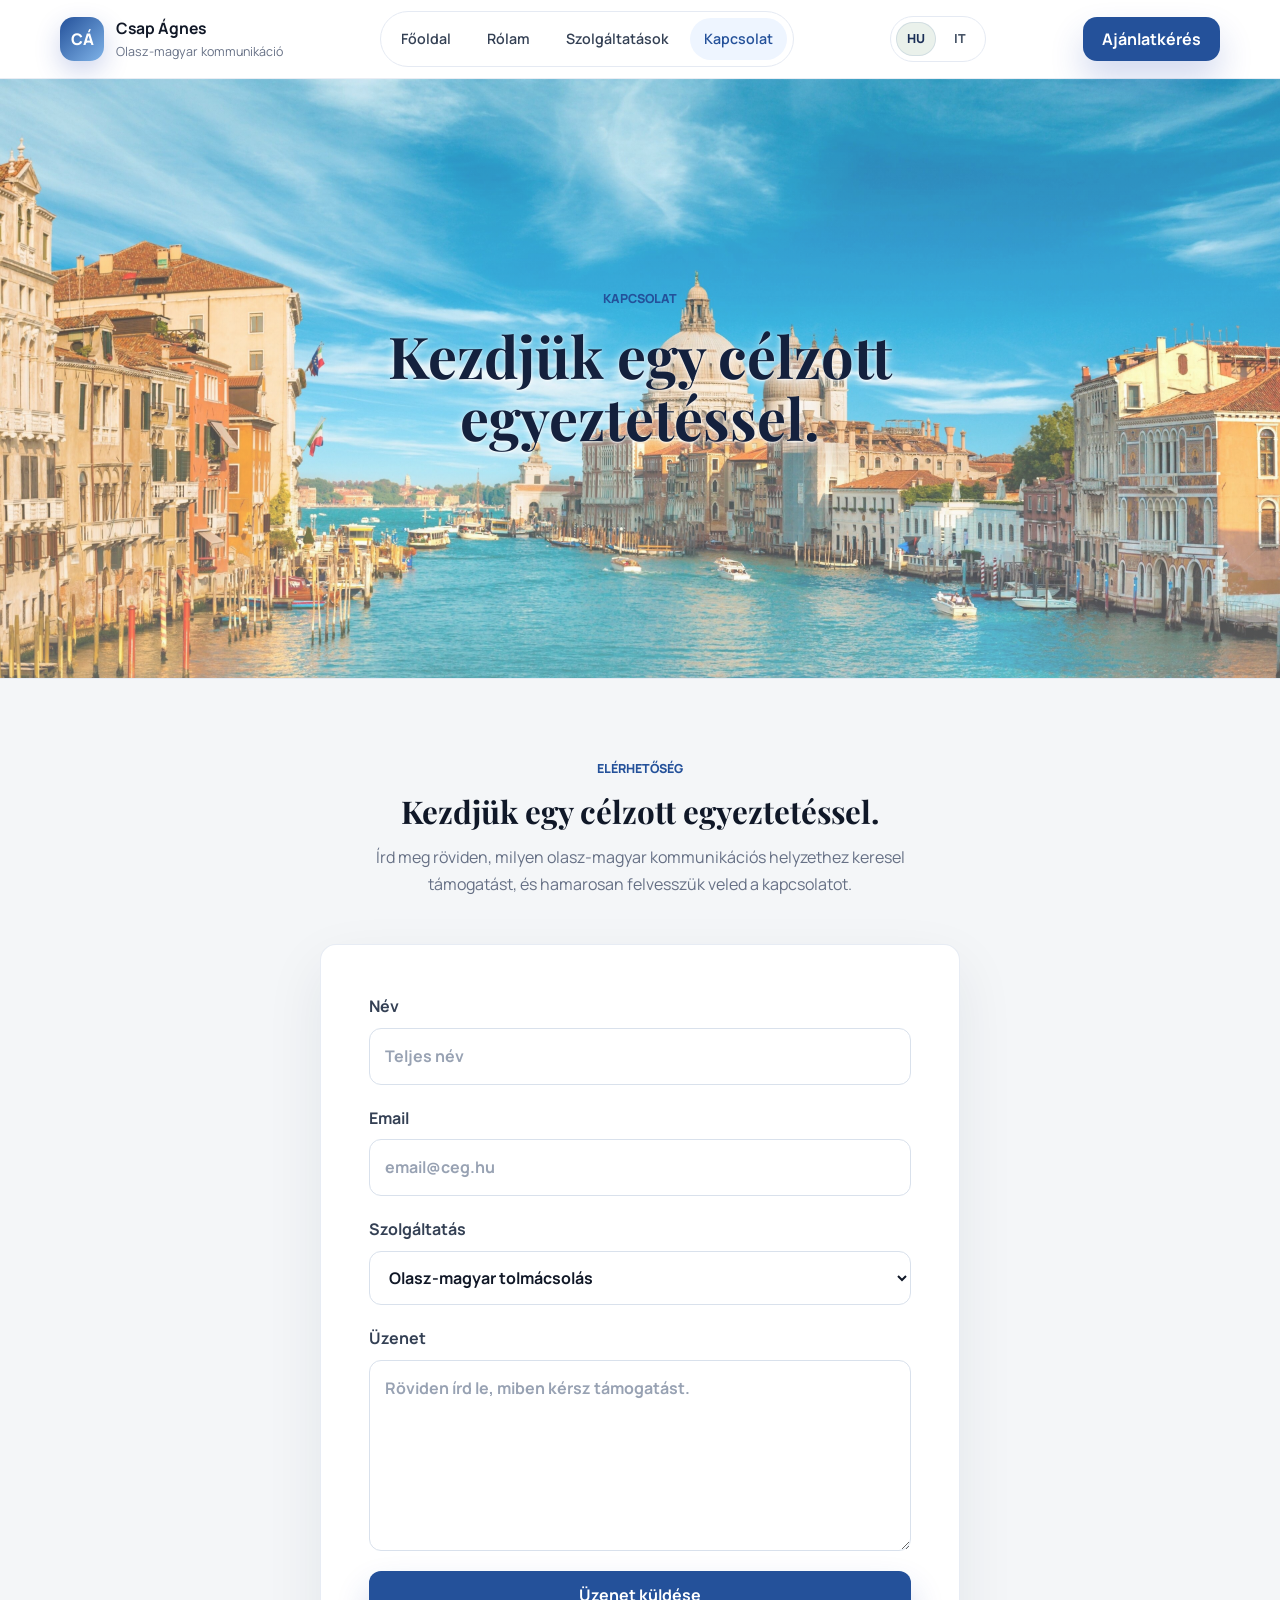
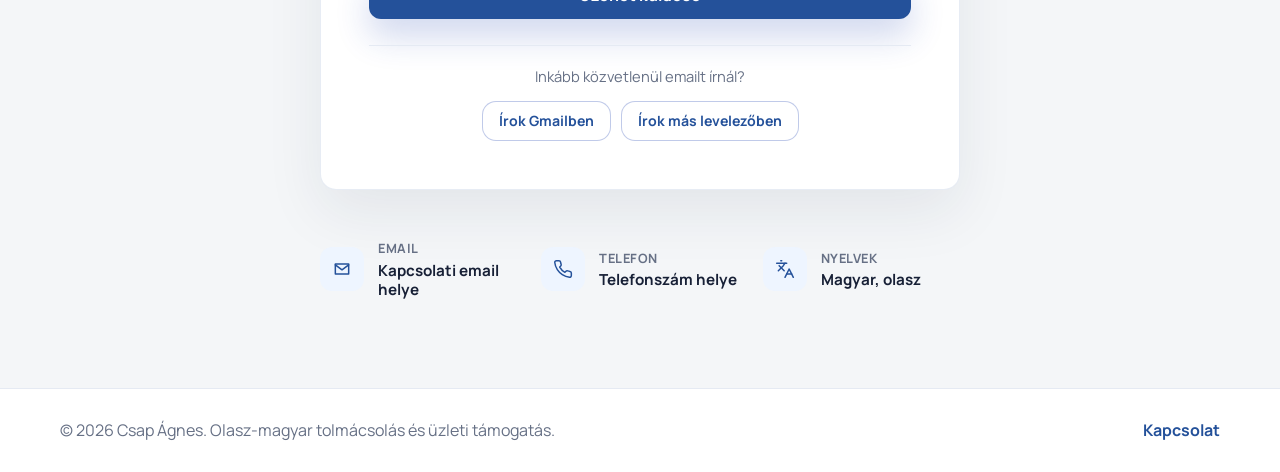
==== commit 29989329: "Kapcsolatok: elérhetőségek és háttér módosítása" ====
--- a/kapcsolat.html
+++ b/kapcsolat.html
@@ -36,15 +36,9 @@
 
 <main>
     <section class="page-hero contact-hero section">
-        <div class="container page-hero-grid">
-            <div>
-                <p class="eyebrow">Kapcsolat</p>
-                <h1>Kezdjük egy célzott egyeztetéssel.</h1>
-                <p class="lead">Írd meg, milyen olasz-magyar kommunikációs helyzethez keresel támogatást: tárgyalás, fordítás, kiállítás, partnerkapcsolat vagy üzleti koordináció.</p>
-            </div>
-            <div class="contact-image-card">
-                <img src="images/1.avif">
-            </div>
+        <div class="container contact-hero-content">
+            <p class="eyebrow">Kapcsolat</p>
+            <h1>Kezdjük egy célzott egyeztetéssel.</h1>
         </div>
     </section>
 
@@ -56,54 +50,52 @@
                 <p>Írd meg röviden, milyen olasz-magyar kommunikációs helyzethez keresel támogatást, és hamarosan felvesszük veled a kapcsolatot.</p>
             </div>
 
-            <div class="contact-card-grid">
-                <aside class="contact-card contact-info-card" aria-label="Kapcsolati információk">
-                    <div class="contact-info-list">
-                        <div class="contact-info-item">
-                            <span class="contact-icon" aria-hidden="true">
-                                <svg viewBox="0 0 24 24" focusable="false"><path d="M4 6h16v12H4z"></path><path d="m4 7 8 6 8-6"></path></svg>
-                            </span>
-                            <div>
-                                <span>Email</span>
-                                <strong>Kapcsolati email helye</strong>
-                            </div>
-                        </div>
-                        <div class="contact-info-item">
-                            <span class="contact-icon" aria-hidden="true">
-                                <svg viewBox="0 0 24 24" focusable="false"><path d="M22 16.92v3a2 2 0 0 1-2.18 2 19.8 19.8 0 0 1-8.63-3.07 19.5 19.5 0 0 1-6-6A19.8 19.8 0 0 1 2.12 4.18 2 2 0 0 1 4.11 2h3a2 2 0 0 1 2 1.72c.12.9.33 1.77.63 2.61a2 2 0 0 1-.45 2.11L8.03 9.7a16 16 0 0 0 6.27 6.27l1.26-1.26a2 2 0 0 1 2.11-.45c.84.3 1.71.51 2.61.63A2 2 0 0 1 22 16.92z"></path></svg>
-                            </span>
-                            <div>
-                                <span>Telefon</span>
-                                <strong>Telefonszám helye</strong>
-                            </div>
-                        </div>
-                        <div class="contact-info-item">
-                            <span class="contact-icon" aria-hidden="true">
-                                <svg viewBox="0 0 24 24" focusable="false"><path d="m5 8 6 6"></path><path d="m4 14 6-6 2-3"></path><path d="M2 5h12"></path><path d="M7 2h1"></path><path d="m22 22-5-10-5 10"></path><path d="M14 18h6"></path></svg>
-                            </span>
-                            <div>
-                                <span>Nyelvek</span>
-                                <strong>Magyar, olasz</strong>
-                            </div>
+            <div class="contact-centered-wrapper">
+                <form class="contact-card contact-form" action="https://formspree.io/f/mgojekoa" method="post">
+                    <input type="hidden" name="_subject" value="Új üzenet az Csap Ágnes weboldalról">
+                    <label>Név<input type="text" name="name" placeholder="Teljes név" required></label>
+                    <label>Email<input type="email" name="email" placeholder="email@ceg.hu" required></label>
+                    <label>Szolgáltatás<select name="service"><option>Olasz-magyar tolmácsolás</option><option>Fordítás</option><option>Üzleti kapcsolattartás</option><option>Cégképviselet vagy piackutatás</option></select></label>
+                    <label>Üzenet<textarea name="message" rows="6" placeholder="Röviden írd le, miben kérsz támogatást." required></textarea></label>
+                    <button class="btn btn-primary" type="submit">Üzenet küldése</button>
+                    <div class="form-alt-contact">
+                        <span>Inkább közvetlenül emailt írnál?</span>
+                        <div class="form-alt-buttons">
+                            <a class="btn btn-secondary btn-small" href="https://mail.google.com/mail/?view=cm&fs=1&to=meszarosbalintpeter@gmail.com&su=Ajánlatkérés%20a%20weboldalról" target="_blank" rel="noopener">Írok Gmailben</a>
+                            <a class="btn btn-secondary btn-small" href="mailto:meszarosbalintpeter@gmail.com?subject=Ajánlatkérés a weboldalról">Írok más levelezőben</a>
                         </div>
                     </div>
-                </aside>
+                </form>
 
-                <form class="contact-card contact-form" action="https://formspree.io/f/mgojekoa" method="post">
-                <input type="hidden" name="_subject" value="Új üzenet az Csap Ágnes weboldalról">
-                <label>Név<input type="text" name="name" placeholder="Teljes név" required></label>
-                <label>Email<input type="email" name="email" placeholder="email@ceg.hu" required></label>
-                <label>Szolgáltatás<select name="service"><option>Olasz-magyar tolmácsolás</option><option>Fordítás</option><option>Üzleti kapcsolattartás</option><option>Cégképviselet vagy piackutatás</option></select></label>
-                <label>Üzenet<textarea name="message" rows="6" placeholder="Röviden írd le, miben kérsz támogatást." required></textarea></label>
-                <button class="btn btn-primary" type="submit">Üzenet küldése</button>
-                <div class="form-alt-contact">
-                    <span>Inkább közvetlenül emailt írnál?</span>
-                    <div class="form-alt-buttons">
-                        <a class="btn btn-secondary btn-small" href="https://mail.google.com/mail/?view=cm&fs=1&to=meszarosbalintpeter@gmail.com&su=Ajánlatkérés%20a%20weboldalról" target="_blank" rel="noopener">Írok Gmailben</a>
-                        <a class="btn btn-secondary btn-small" href="mailto:meszarosbalintpeter@gmail.com?subject=Ajánlatkérés a weboldalról">Írok más levelezőben</a>
+                <div class="contact-horizontal-info">
+                    <div class="contact-info-inline-item">
+                        <span class="contact-inline-icon" aria-hidden="true">
+                            <svg viewBox="0 0 24 24" focusable="false"><path d="M4 6h16v12H4z"></path><path d="m4 7 8 6 8-6"></path></svg>
+                        </span>
+                        <div class="contact-inline-text">
+                            <span>Email</span>
+                            <strong>Kapcsolati email helye</strong>
+                        </div>
+                    </div>
+                    <div class="contact-info-inline-item">
+                        <span class="contact-inline-icon" aria-hidden="true">
+                            <svg viewBox="0 0 24 24" focusable="false"><path d="M22 16.92v3a2 2 0 0 1-2.18 2 19.8 19.8 0 0 1-8.63-3.07 19.5 19.5 0 0 1-6-6A19.8 19.8 0 0 1 2.12 4.18 2 2 0 0 1 4.11 2h3a2 2 0 0 1 2 1.72c.12.9.33 1.77.63 2.61a2 2 0 0 1-.45 2.11L8.03 9.7a16 16 0 0 0 6.27 6.27l1.26-1.26a2 2 0 0 1 2.11-.45c.84.3 1.71.51 2.61.63A2 2 0 0 1 22 16.92z"></path></svg>
+                        </span>
+                        <div class="contact-inline-text">
+                            <span>Telefon</span>
+                            <strong>Telefonszám helye</strong>
+                        </div>
+                    </div>
+                    <div class="contact-info-inline-item">
+                        <span class="contact-inline-icon" aria-hidden="true">
+                            <svg viewBox="0 0 24 24" focusable="false"><path d="m5 8 6 6"></path><path d="m4 14 6-6 2-3"></path><path d="M2 5h12"></path><path d="M7 2h1"></path><path d="m22 22-5-10-5 10"></path><path d="M14 18h6"></path></svg>
+                        </span>
+                        <div class="contact-inline-text">
+                            <span>Nyelvek</span>
+                            <strong>Magyar, olasz</strong>
+                        </div>
                     </div>
                 </div>
-                </form>
             </div>
         </div>
     </section>
@@ -162,4 +154,4 @@
     }
 </script>
 </body>
-</html>
+</html>
--- a/css/style.css
+++ b/css/style.css
@@ -284,6 +284,41 @@
     line-height: 1.08;
 }
 
+/* MAGASABB SZÉLESEBB HERO SZEKCIÓ, LENTI ELVÁLASZTÓ VONALLAL */
+.contact-hero {
+    background-image: linear-gradient(
+            to bottom,
+            rgba(255, 255, 255, 0.15) 0%,
+            rgba(244, 246, 248, 0.35) 100%
+    ), url('../images/kapcsolatokbg.jpg');
+    background-size: cover;
+    background-position: center 50%; /* Tökéletes középpontosítás, hogy az alja is jobban látszódjon */
+    text-align: center;
+    padding: 210px 0; /* Megnövelt függőleges térköz, ami lefelé tolja az elválasztóvonalat */
+    border-bottom: 1px solid var(--line);
+}
+
+.contact-hero-content {
+    max-width: 800px;
+    margin: 0 auto;
+}
+
+.contact-hero h1 {
+    font-size: clamp(2.4rem, 4.5vw, 3.8rem);
+    margin-left: auto;
+    margin-right: auto;
+    color: var(--blue-950);
+    text-shadow: 0 2px 10px rgba(255, 255, 255, 0.85), 0 1px 2px rgba(255, 255, 255, 0.9);
+}
+
+.contact-hero .lead {
+    margin-left: auto;
+    margin-right: auto;
+    color: #111827;
+    font-weight: 700;
+    text-shadow: 0 2px 8px rgba(255, 255, 255, 0.9);
+}
+
 h2 {
     margin-bottom: 18px;
     color: #101828;
@@ -768,13 +803,12 @@
     font-size: 1rem;
 }
 
-.contact-card-grid {
-    display: grid;
-    grid-template-columns: minmax(0, 0.9fr) minmax(0, 1.1fr);
-    gap: 44px;
-    align-items: stretch;
-    max-width: 1040px;
+.contact-centered-wrapper {
+    max-width: 640px;
     margin: 0 auto;
+    display: flex;
+    flex-direction: column;
+    gap: 40px;
 }
 
 .contact-card {
@@ -784,51 +818,39 @@
     box-shadow: 0 22px 58px rgba(20, 33, 61, 0.08);
 }
 
-.contact-info-card,
 .contact-form {
-    padding: 36px;
-}
-
-.contact-info-card {
-    display: grid;
-    align-content: center;
-}
-
-.contact-info-list,
-.contact-form {
+    padding: 48px;
     display: grid;
     gap: 20px;
 }
 
-.contact-info-item {
-    display: grid;
-    grid-template-columns: auto 1fr;
-    gap: 16px;
-    align-items: start;
-    padding: 18px 0;
-    border-bottom: 1px solid var(--line);
-}
-
-.contact-info-item:first-child {
-    padding-top: 0;
-}
-
-.contact-info-item:last-child {
-    padding-bottom: 0;
-    border-bottom: 0;
-}
-
-.contact-icon {
-    width: 42px;
-    height: 42px;
+.contact-horizontal-info {
+    display: flex;
+    justify-content: space-between;
+    align-items: center;
+    gap: 24px;
+    padding: 8px 0;
+}
+
+.contact-info-inline-item {
+    display: flex;
+    align-items: center;
+    gap: 14px;
+    flex: 1;
+}
+
+.contact-inline-icon {
+    width: 44px;
+    height: 44px;
     display: inline-grid;
     place-items: center;
     border-radius: 12px;
     color: var(--blue-800);
     background: var(--soft-blue);
-}
-
-.contact-icon svg {
+    flex-shrink: 0;
+}
+
+.contact-inline-icon svg {
     width: 20px;
     height: 20px;
     fill: none;
@@ -838,22 +860,21 @@
     stroke-linejoin: round;
 }
 
-.contact-info-item span:not(.contact-icon),
-.contact-info-item strong {
+.contact-inline-text span {
     display: block;
-}
-
-.contact-info-item span:not(.contact-icon) {
-    margin-bottom: 4px;
+    margin-bottom: 1px;
     color: var(--muted);
-    font-size: 0.82rem;
+    font-size: 0.8rem;
     font-weight: 700;
-}
-
-.contact-info-item strong {
+    text-transform: uppercase;
+    letter-spacing: 0.5px;
+}
+
+.contact-inline-text strong {
+    display: block;
     color: #172036;
-    font-size: 1rem;
-    line-height: 1.35;
+    font-size: 0.95rem;
+    line-height: 1.3;
 }
 
 .contact-form label {
@@ -974,8 +995,8 @@
 
     .nav-links {
         order: 3;
-        width: calc(100% - 120px);
-        justify-content: flex-start;
+        width: 100%;
+        justify-content: center;
         overflow-x: auto;
     }
 
@@ -992,7 +1013,6 @@
     .process-panel,
     .cta-inner,
     .contact-grid,
-    .contact-card-grid,
     .testimonial-layout {
         grid-template-columns: 1fr;
     }
@@ -1016,8 +1036,9 @@
         padding: 70px 0;
     }
 
-    .hero {
-        padding-top: 76px;
+    /* Mobilnézetben a kép kicsit kisebb magasságot kap, hogy ne legyen túl hosszú a görgetés */
+    .contact-hero {
+        padding: 110px 0;
     }
 
     .navbar {
@@ -1116,8 +1137,10 @@
     .side-panel,
     .services-intro-card,
     .testimonial-card,
-    .contact-panel,
-    .contact-info-card,
+    .contact-panel {
+        padding: 28px;
+    }
+
     .contact-form {
         padding: 28px;
     }
@@ -1126,12 +1149,11 @@
         padding: 70px 0;
     }
 
-    .contact-card-grid {
-        gap: 24px;
-    }
-
-    .contact-info-card {
-        align-content: start;
+    .contact-horizontal-info {
+        flex-direction: column;
+        align-items: flex-start;
+        gap: 20px;
+        padding-left: 10px;
     }
 
     .service-accordion summary {
@@ -1188,6 +1210,7 @@
         width: 100%;
         gap: 3px;
         padding: 5px;
+        justify-content: center;
     }
 
     .language-switcher {
@@ -1222,4 +1245,4 @@
     .contact-panel h2 {
         font-size: 1.24rem;
     }
-}
+}
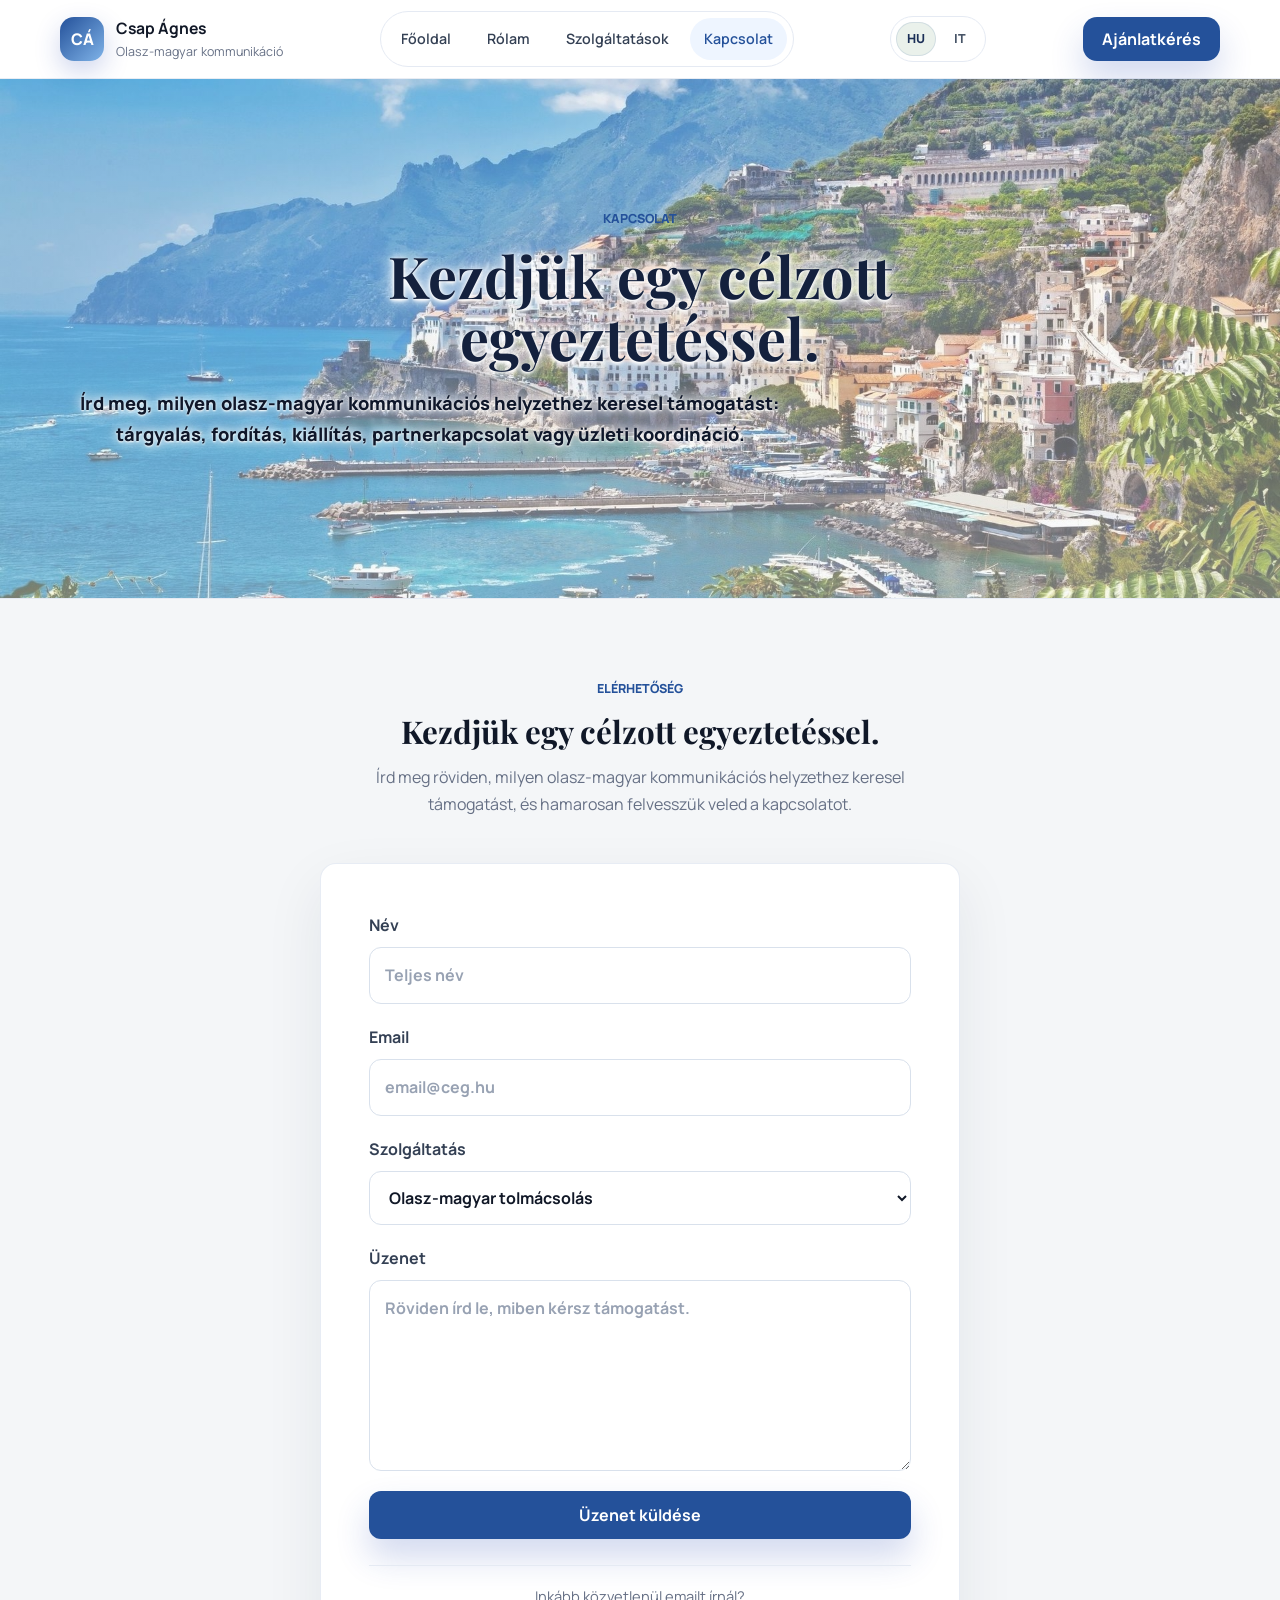
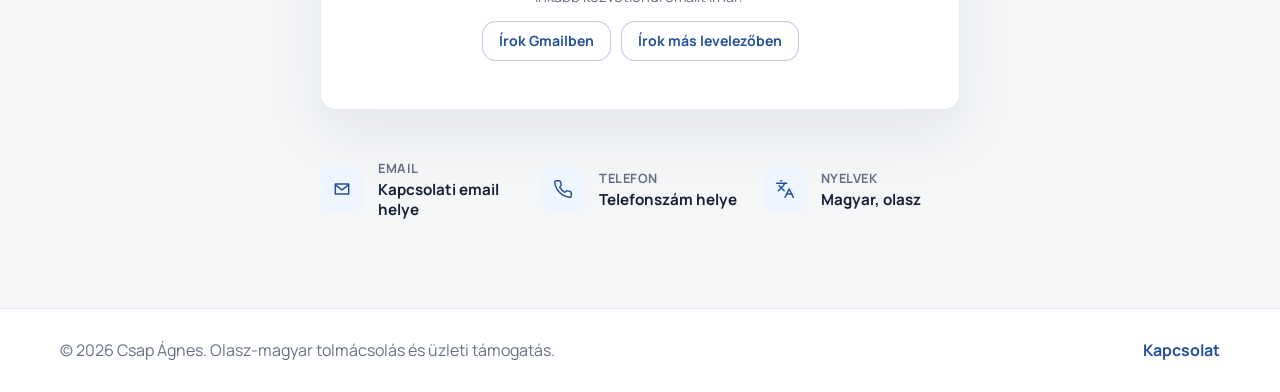
==== commit 9f89d0b0: "Hátterek módosítása" ====
--- a/kapcsolat.html
+++ b/kapcsolat.html
@@ -39,6 +39,7 @@
         <div class="container contact-hero-content">
             <p class="eyebrow">Kapcsolat</p>
             <h1>Kezdjük egy célzott egyeztetéssel.</h1>
+            <p class="lead">Írd meg, milyen olasz-magyar kommunikációs helyzethez keresel támogatást: tárgyalás, fordítás, kiállítás, partnerkapcsolat vagy üzleti koordináció.</p>
         </div>
     </section>
 
--- a/css/style.css
+++ b/css/style.css
@@ -262,8 +262,7 @@
 
 h1,
 h2,
-h3,
-p {
+h3, p {
     margin-top: 0;
 }
 
@@ -284,39 +283,120 @@
     line-height: 1.08;
 }
 
-/* MAGASABB SZÉLESEBB HERO SZEKCIÓ, LENTI ELVÁLASZTÓ VONALLAL */
+/* FIXÁLT UNIFORM MAGASSÁGOK SPECIÁLIS OLVASHATÓSÁGI RÉTEGGEL */
+.contact-hero,
+.services-hero,
+.home-hero,
+.about-hero {
+    background-size: cover;
+    background-position: center 50%;
+    padding: 0;
+    min-height: 520px;
+    display: flex;
+    align-items: center;
+    justify-content: center;
+    border-bottom: 1px solid var(--line);
+}
+
 .contact-hero {
     background-image: linear-gradient(
             to bottom,
-            rgba(255, 255, 255, 0.15) 0%,
-            rgba(244, 246, 248, 0.35) 100%
+            rgba(255, 255, 255, 0.28) 0%,
+            rgba(244, 246, 248, 0.45) 100%
+    ), url('../images/fooldalbg.jpg');
+}
+
+.services-hero {
+    background-image: linear-gradient(
+            to bottom,
+            rgba(255, 255, 255, 0.28) 0%,
+            rgba(244, 246, 248, 0.45) 100%
+    ), url('../images/szolgaltatasokbg.jpg');
+}
+
+.home-hero {
+    background-image: linear-gradient(
+            to bottom,
+            rgba(255, 255, 255, 0.28) 0%,
+            rgba(244, 246, 248, 0.45) 100%
     ), url('../images/kapcsolatokbg.jpg');
-    background-size: cover;
-    background-position: center 50%; /* Tökéletes középpontosítás, hogy az alja is jobban látszódjon */
+}
+
+.about-hero {
+    background-image: linear-gradient(
+            to bottom,
+            rgba(255, 255, 255, 0.28) 0%,
+            rgba(244, 246, 248, 0.45) 100%
+    ), url('../images/rolambg.jpg');
+}
+
+.contact-hero-content,
+.services-hero-content,
+.home-hero-content,
+.about-hero .page-hero-grid {
+    max-width: 1160px;
+    margin: 0 auto;
+    width: 100%;
+    padding: 40px 20px;
+}
+
+/* FIX: Szövegek kényszerített központosítása a Főoldal, Szolgáltatások és Kapcsolat oldalakon asztali nézetben is */
+.contact-hero-content,
+.services-hero-content,
+.home-hero-content {
     text-align: center;
-    padding: 210px 0; /* Megnövelt függőleges térköz, ami lefelé tolja az elválasztóvonalat */
-    border-bottom: 1px solid var(--line);
-}
-
-.contact-hero-content {
-    max-width: 800px;
-    margin: 0 auto;
-}
-
-.contact-hero h1 {
+}
+
+.about-hero .hero-text-block {
+    max-width: 640px;
+    text-align: left;
+}
+
+.contact-hero h1,
+.services-hero h1,
+.home-hero h1,
+.about-hero h1 {
     font-size: clamp(2.4rem, 4.5vw, 3.8rem);
+    color: var(--blue-950);
+    text-shadow:
+            0 0 20px #ffffff,
+            0 0 10px #ffffff,
+            0 2px 4px rgba(255, 255, 255, 1),
+            0 1px 2px rgba(255, 255, 255, 1);
+}
+
+/* Főoldal, Szolgáltatások és Kapcsolat oldalakon a címek asztali nézetben is középen legyenek */
+.contact-hero h1,
+.services-hero h1,
+.home-hero h1 {
     margin-left: auto;
     margin-right: auto;
-    color: var(--blue-950);
-    text-shadow: 0 2px 10px rgba(255, 255, 255, 0.85), 0 1px 2px rgba(255, 255, 255, 0.9);
-}
-
-.contact-hero .lead {
-    margin-left: auto;
-    margin-right: auto;
-    color: #111827;
-    font-weight: 700;
-    text-shadow: 0 2px 8px rgba(255, 255, 255, 0.9);
+}
+
+.about-hero h1 {
+    margin-left: 0;
+    margin-right: 0;
+}
+
+.contact-hero .lead,
+.services-hero .lead,
+.home-hero .lead,
+.about-hero .lead {
+    color: #0f172a;
+    font-weight: 800;
+    text-shadow:
+            0 0 15px #ffffff,
+            0 0 8px #ffffff,
+            0 1px 2px rgba(255, 255, 255, 1);
+}
+
+.contact-hero .hero-actions,
+.services-hero .hero-actions,
+.home-hero .hero-actions,
+.contact-hero .trust-row,
+.services-hero .trust-row,
+.home-hero .trust-row {
+    justify-content: center;
 }
 
 h2 {
@@ -363,7 +443,8 @@
     font-weight: 700;
     border: 1px solid var(--line);
     border-radius: 999px;
-    background: rgba(255, 255, 255, 0.78);
+    background: rgba(255, 255, 255, 0.88);
+    box-shadow: 0 4px 12px rgba(20, 33, 61, 0.04);
 }
 
 .hero-media,
@@ -1010,7 +1091,7 @@
     .split,
     .content-grid,
     .why-panel,
-    .process-panel,
+    .process-section,
     .cta-inner,
     .contact-grid,
     .testimonial-layout {
@@ -1036,9 +1117,73 @@
         padding: 70px 0;
     }
 
-    /* Mobilnézetben a kép kicsit kisebb magasságot kap, hogy ne legyen túl hosszú a görgetés */
-    .contact-hero {
-        padding: 110px 0;
+    .contact-hero,
+    .services-hero,
+    .home-hero {
+        min-height: 380px;
+        text-align: center;
+    }
+
+    .contact-hero h1,
+    .services-hero h1,
+    .home-hero h1 {
+        margin-left: auto;
+        margin-right: auto;
+    }
+
+    /* RÓLAM HŐS SZEKCIÓ (Mobilnézetben is balra zárt és érintetlen marad) */
+    .about-hero {
+        min-height: 380px;
+        text-align: left;
+    }
+
+    .about-hero .page-hero-grid {
+        display: grid;
+        grid-template-columns: 1fr;
+        text-align: left;
+    }
+
+    .about-hero .hero-text-block {
+        text-align: left;
+    }
+
+    .about-hero h1 {
+        margin-left: 0;
+        margin-right: 0;
+    }
+
+    .story-section .content-grid {
+        text-align: center;
+    }
+
+    .side-panel.image-side-panel {
+        display: flex;
+        flex-direction: column;
+        align-items: center;
+        text-align: center;
+    }
+
+    .side-panel.image-side-panel img {
+        margin-left: auto;
+        margin-right: auto;
+    }
+
+    .article-body {
+        text-align: center;
+    }
+
+    .section-heading.align-left {
+        text-align: center;
+    }
+
+    .timeline-item {
+        grid-template-columns: 1fr;
+        justify-items: center;
+        text-align: center;
+    }
+
+    .timeline-item span {
+        display: none;
     }
 
     .navbar {
@@ -1084,7 +1229,8 @@
     }
 
     .portrait-card {
-        justify-self: stretch;
+        justify-self: center;
+        margin: 0 auto;
         width: 100%;
         max-width: 340px;
     }
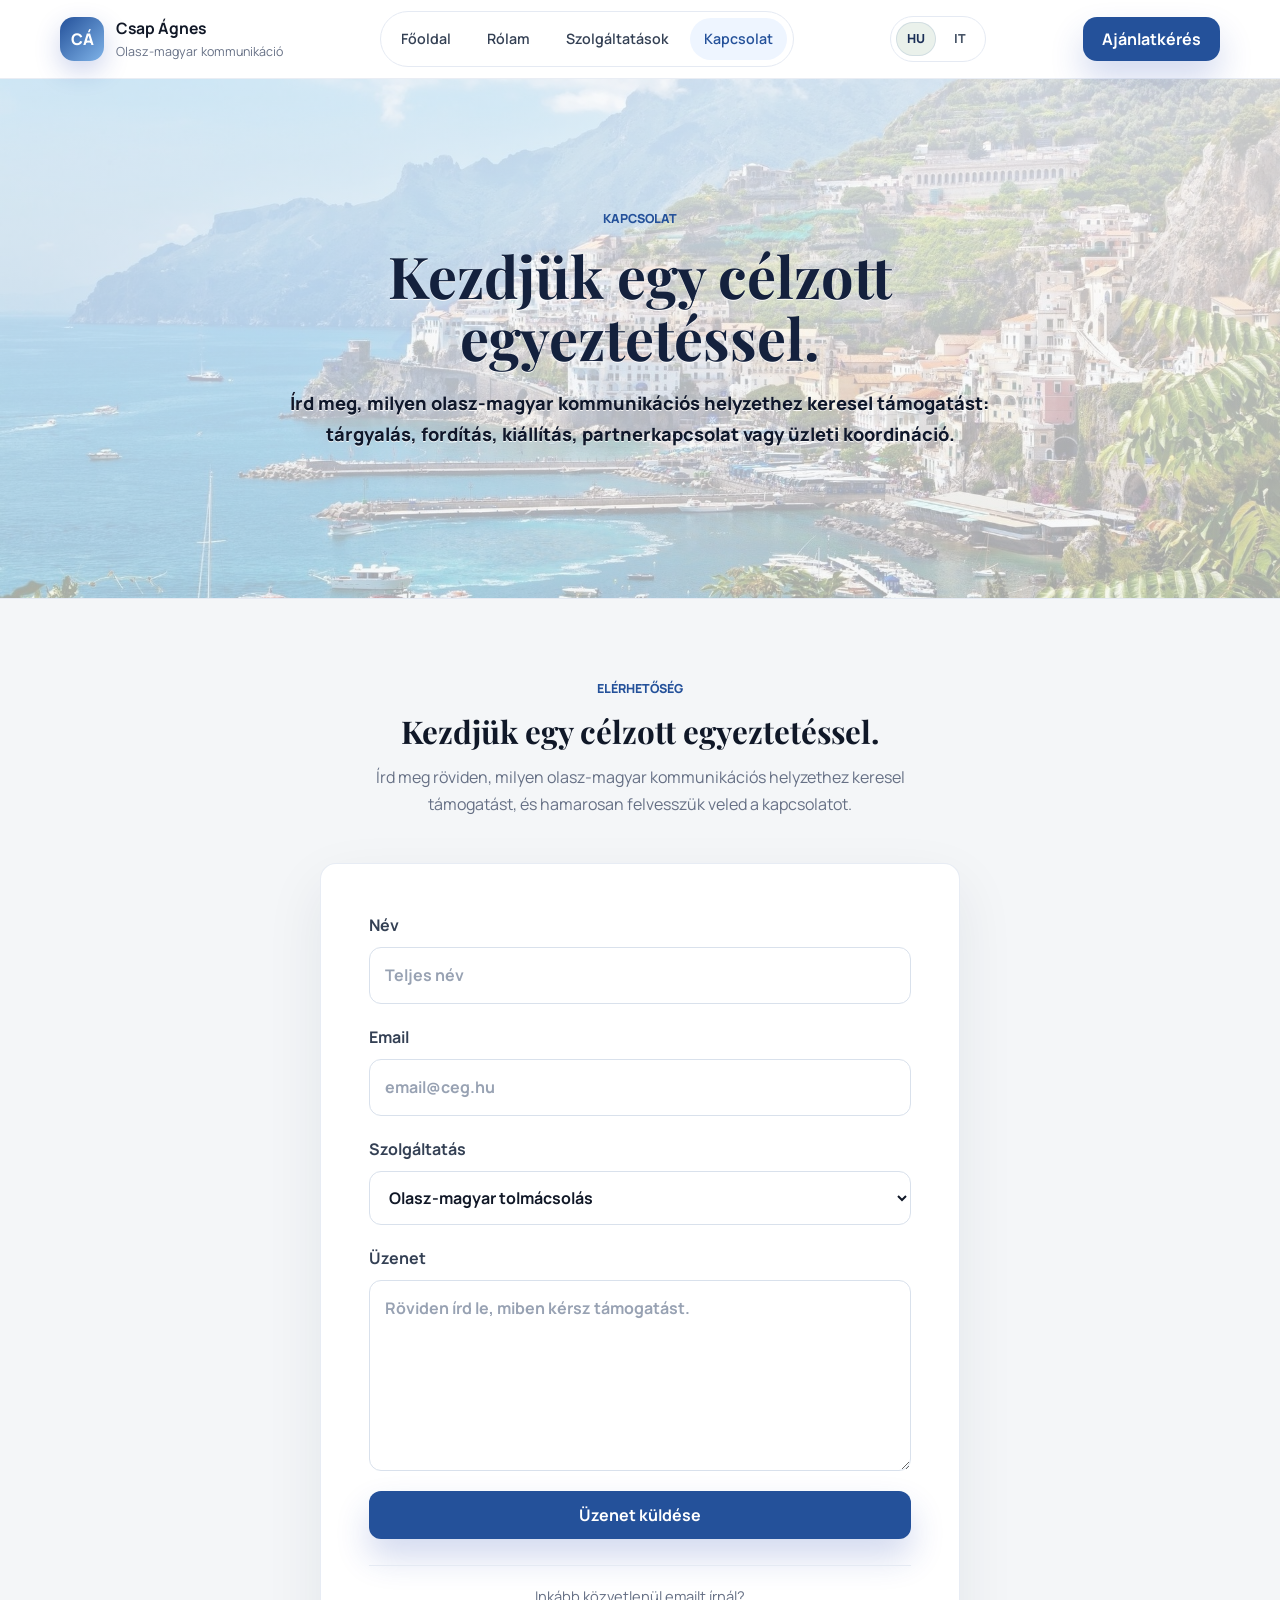
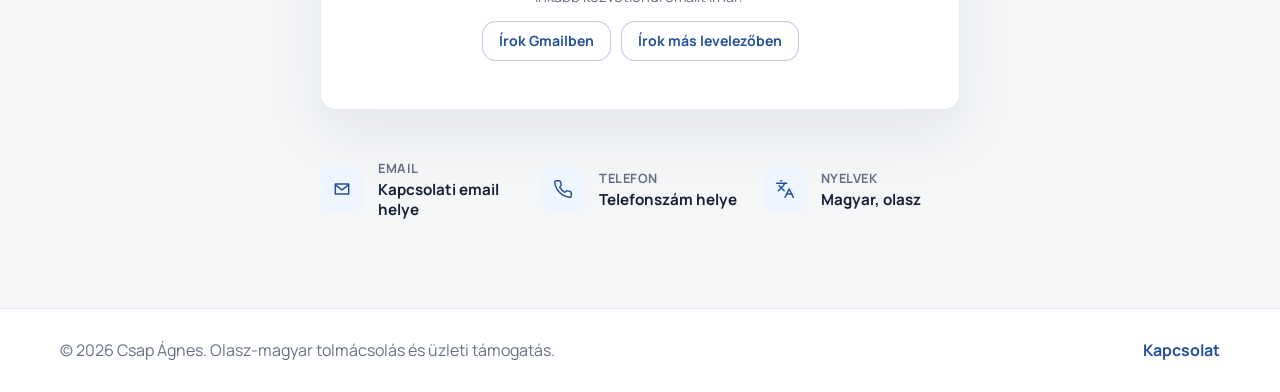
==== commit 7637d055: "Hibakeresés + javítás" ====
--- a/kapcsolat.html
+++ b/kapcsolat.html
@@ -5,6 +5,12 @@
     <meta name="viewport" content="width=device-width, initial-scale=1.0">
     <meta name="description" content="Kapcsolatfelvétel olasz-magyar tolmácsolás, fordítás és üzleti kommunikációs támogatás ügyében.">
     <title>Kapcsolat | Csap Ágnes</title>
+    <link rel="canonical" href="kapcsolat.html">
+    <meta property="og:type" content="website">
+    <meta property="og:title" content="Kapcsolat | Csap Ágnes">
+    <meta property="og:description" content="Kapcsolatfelvétel olasz-magyar tolmácsolás, fordítás és üzleti kommunikációs támogatás ügyében.">
+    <meta property="og:image" content="images/Csapagnes-900x1200-enhanced.webp">
+    <meta name="twitter:card" content="summary_large_image">
     <link rel="preconnect" href="https://fonts.googleapis.com">
     <link rel="preconnect" href="https://fonts.gstatic.com" crossorigin>
     <link href="https://fonts.googleapis.com/css2?family=Manrope:wght@400;500;600;700;800&family=Playfair+Display:wght@600;700&display=swap" rel="stylesheet">
@@ -155,4 +161,4 @@
     }
 </script>
 </body>
-</html>+</html>
--- a/css/style.css
+++ b/css/style.css
@@ -38,6 +38,7 @@
     display: block;
     width: 100%;
     max-width: 100%;
+    height: auto;
 }
 
 a {
@@ -50,6 +51,16 @@
 select,
 textarea {
     font: inherit;
+}
+
+a:focus-visible,
+button:focus-visible,
+summary:focus-visible,
+input:focus-visible,
+select:focus-visible,
+textarea:focus-visible {
+    outline: 3px solid rgba(47, 111, 189, 0.55);
+    outline-offset: 4px;
 }
 
 .container {
@@ -301,32 +312,32 @@
 .contact-hero {
     background-image: linear-gradient(
             to bottom,
-            rgba(255, 255, 255, 0.28) 0%,
-            rgba(244, 246, 248, 0.45) 100%
+            rgba(255, 255, 255, 0.78) 0%,
+            rgba(244, 246, 248, 0.66) 100%
     ), url('../images/fooldalbg.jpg');
 }
 
 .services-hero {
     background-image: linear-gradient(
             to bottom,
-            rgba(255, 255, 255, 0.28) 0%,
-            rgba(244, 246, 248, 0.45) 100%
+            rgba(255, 255, 255, 0.78) 0%,
+            rgba(244, 246, 248, 0.66) 100%
     ), url('../images/szolgaltatasokbg.jpg');
 }
 
 .home-hero {
     background-image: linear-gradient(
             to bottom,
-            rgba(255, 255, 255, 0.28) 0%,
-            rgba(244, 246, 248, 0.45) 100%
+            rgba(255, 255, 255, 0.78) 0%,
+            rgba(244, 246, 248, 0.66) 100%
     ), url('../images/kapcsolatokbg.jpg');
 }
 
 .about-hero {
     background-image: linear-gradient(
             to bottom,
-            rgba(255, 255, 255, 0.28) 0%,
-            rgba(244, 246, 248, 0.45) 100%
+            rgba(255, 255, 255, 0.78) 0%,
+            rgba(244, 246, 248, 0.66) 100%
     ), url('../images/rolambg.jpg');
 }
 
@@ -340,7 +351,7 @@
     padding: 40px 20px;
 }
 
-/* FIX: Szövegek kényszerített központosítása a Főoldal, Szolgáltatások és Kapcsolat oldalakon asztali nézetben is */
+/* FIX: Szövegek kényszerített központosítása a Főoldal, Szolgáltatások és Kapcsolat oldal hős szakaszaiban */
 .contact-hero-content,
 .services-hero-content,
 .home-hero-content {
@@ -359,10 +370,8 @@
     font-size: clamp(2.4rem, 4.5vw, 3.8rem);
     color: var(--blue-950);
     text-shadow:
-            0 0 20px #ffffff,
-            0 0 10px #ffffff,
-            0 2px 4px rgba(255, 255, 255, 1),
-            0 1px 2px rgba(255, 255, 255, 1);
+            0 1px 0 rgba(255, 255, 255, 0.9),
+            0 12px 28px rgba(255, 255, 255, 0.52);
 }
 
 /* Főoldal, Szolgáltatások és Kapcsolat oldalakon a címek asztali nézetben is középen legyenek */
@@ -385,9 +394,16 @@
     color: #0f172a;
     font-weight: 800;
     text-shadow:
-            0 0 15px #ffffff,
-            0 0 8px #ffffff,
-            0 1px 2px rgba(255, 255, 255, 1);
+            0 1px 0 rgba(255, 255, 255, 0.86),
+            0 10px 24px rgba(255, 255, 255, 0.48);
+}
+
+.contact-hero-content .lead,
+.services-hero-content .lead,
+.home-hero-content .lead {
+    text-align: center;
+    margin-left: auto;
+    margin-right: auto;
 }
 
 .contact-hero .hero-actions,
@@ -557,6 +573,17 @@
     text-align: center;
 }
 
+.section-heading p,
+.section-heading .lead,
+.rich-text,
+.rich-text p,
+.why-panel > div,
+.why-panel p,
+.cta-inner > div,
+.cta-inner p {
+    text-align: center;
+}
+
 .section-heading.align-left {
     margin-left: 0;
     text-align: left;
@@ -582,14 +609,29 @@
 }
 
 .image-service-grid .service-card img {
-    height: 168px;
+    aspect-ratio: 4 / 3;
+    height: auto;
     object-fit: cover;
+}
+
+.image-service-grid .service-card:nth-child(1) img,
+.image-service-grid .service-card:nth-child(3) img {
+    object-position: center 38%;
+}
+
+.image-service-grid .service-card:nth-child(2) img {
+    object-position: center 52%;
+}
+
+.image-service-grid .service-card:nth-child(4) img {
+    object-position: center 44%;
 }
 
 .service-card h3,
 .service-card p {
     padding-left: 24px;
     padding-right: 24px;
+    text-align: center;
 }
 
 .service-card h3 {
@@ -907,17 +949,19 @@
 
 .contact-horizontal-info {
     display: flex;
-    justify-content: space-between;
+    justify-content: center;
     align-items: center;
     gap: 24px;
     padding: 8px 0;
+    flex-wrap: wrap;
 }
 
 .contact-info-inline-item {
     display: flex;
     align-items: center;
     gap: 14px;
-    flex: 1;
+    flex: 1 1 180px;
+    min-width: 0;
 }
 
 .contact-inline-icon {
@@ -956,6 +1000,7 @@
     color: #172036;
     font-size: 0.95rem;
     line-height: 1.3;
+    overflow-wrap: anywhere;
 }
 
 .contact-form label {
@@ -974,7 +1019,6 @@
     padding: 14px 15px;
     color: var(--ink);
     background: #ffffff;
-    outline: none;
     transition: border-color 180ms ease, box-shadow 180ms ease;
 }
 
@@ -1091,7 +1135,7 @@
     .split,
     .content-grid,
     .why-panel,
-    .process-section,
+    .process-panel,
     .cta-inner,
     .contact-grid,
     .testimonial-layout {
@@ -1391,4 +1435,4 @@
     .contact-panel h2 {
         font-size: 1.24rem;
     }
-}+}
